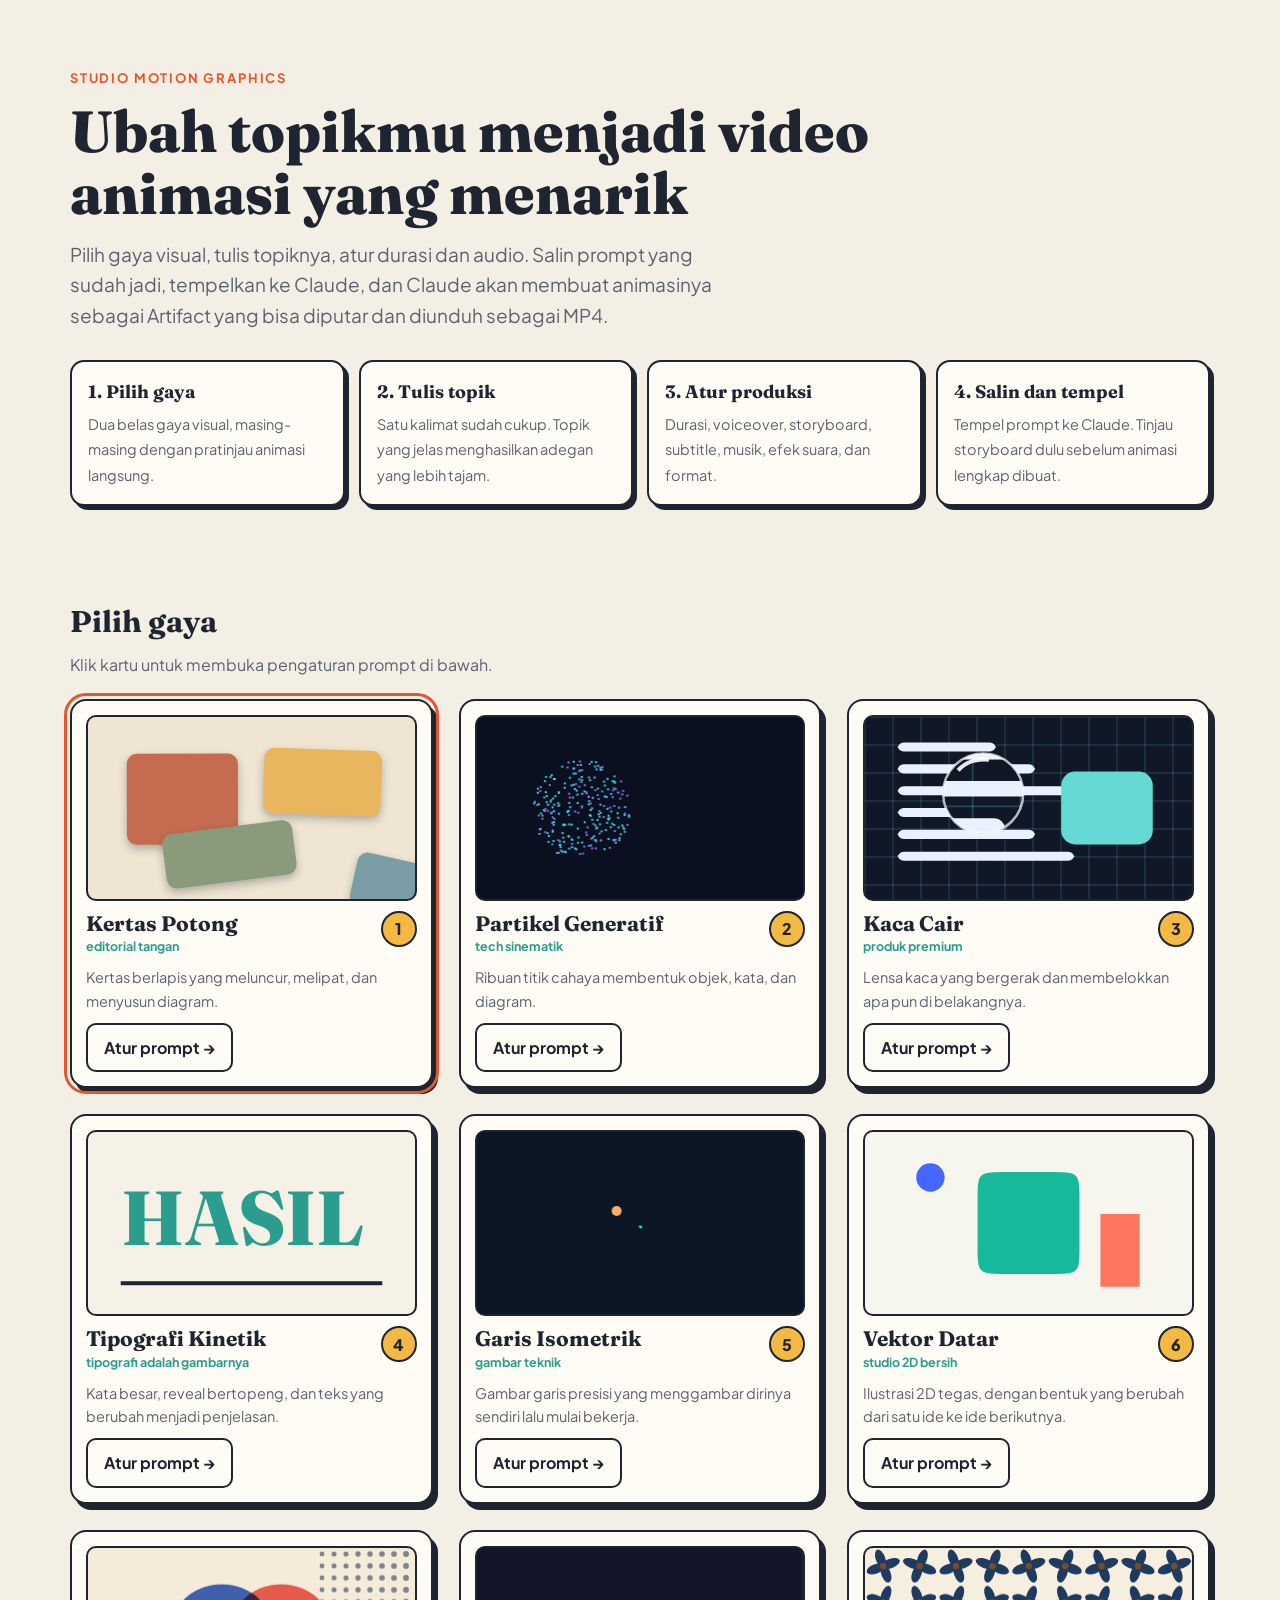
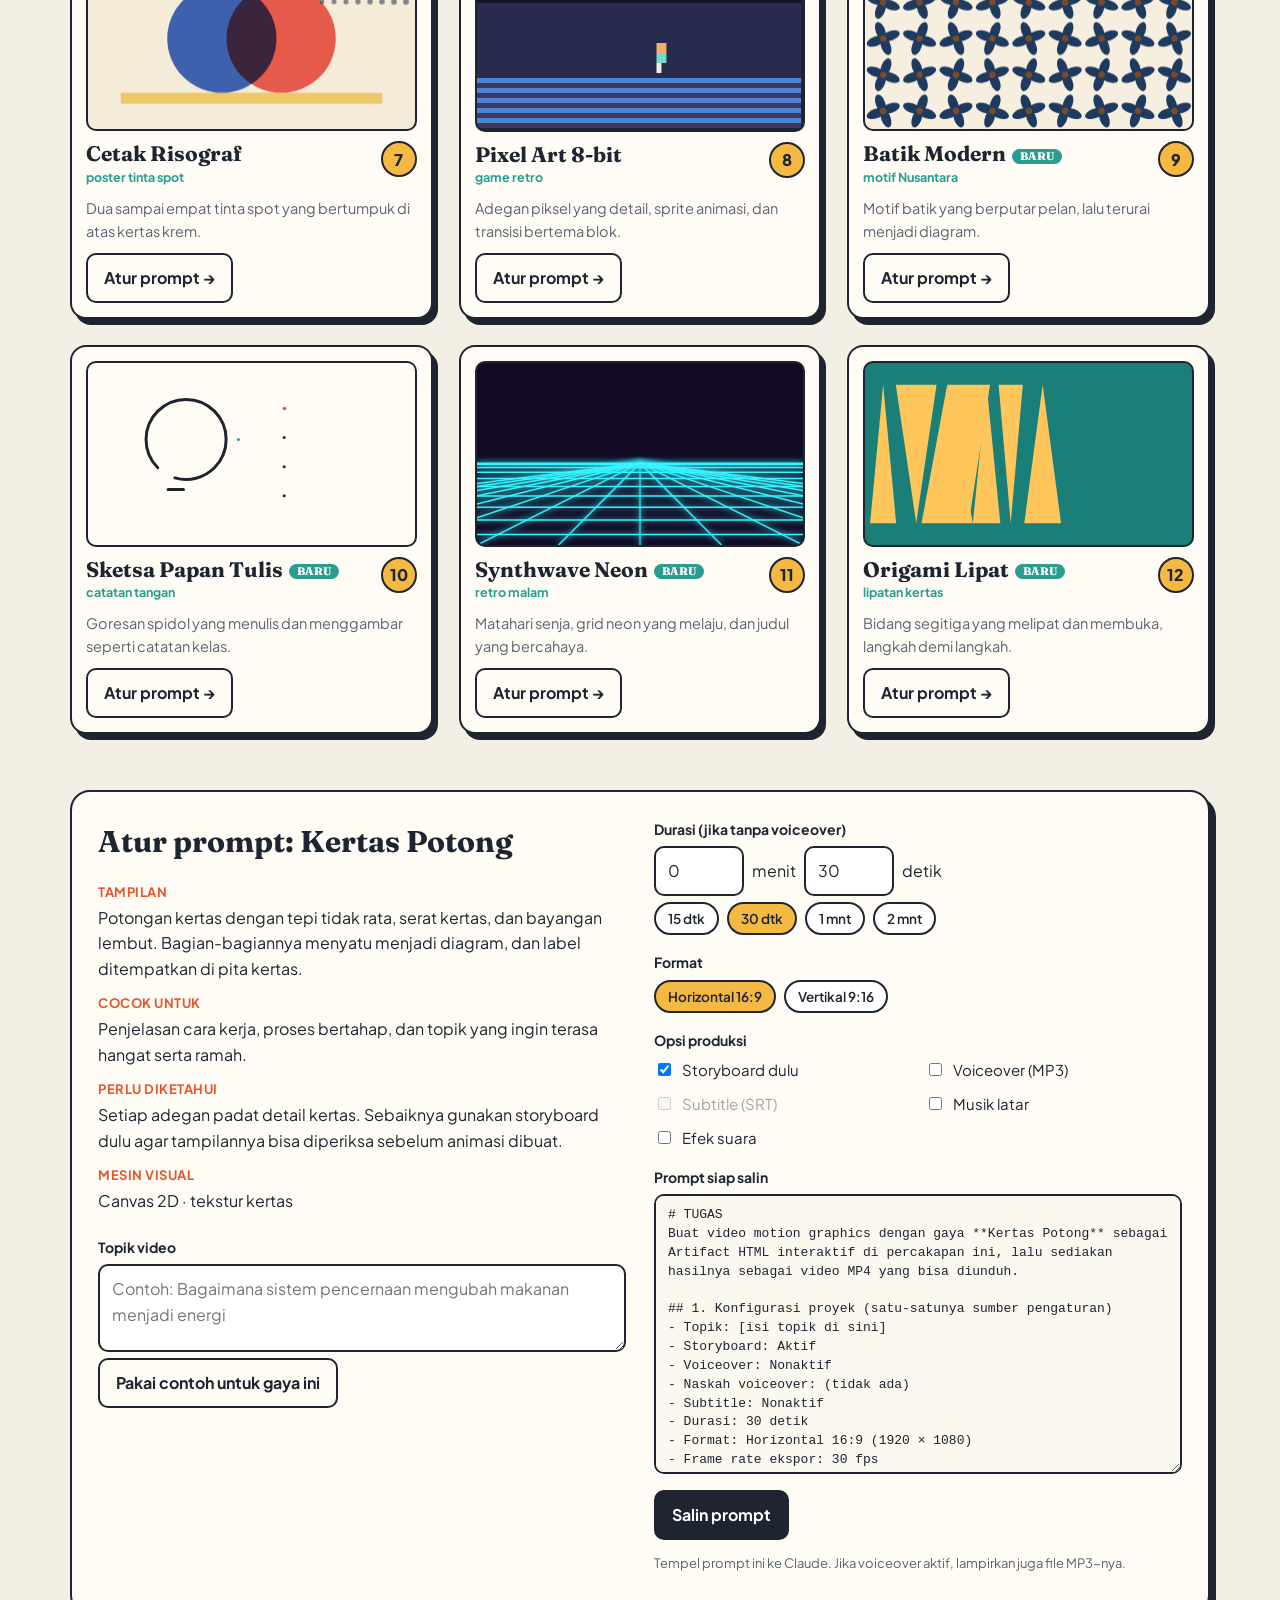
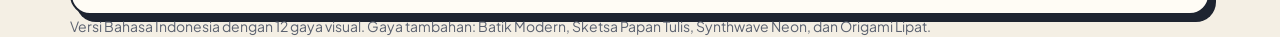
==== studio-motion/index.html @ 385a88b2 "Update the word 'Hello' to 'Goodbye'" ====
<!doctype html>
<html lang="id">
<head>
<meta charset="utf-8">
<meta name="viewport" content="width=device-width,initial-scale=1">
<title>Studio Motion Graphics: Bahasa Indonesia</title>
<link rel="preconnect" href="https://fonts.googleapis.com">
<link href="https://fonts.googleapis.com/css2?family=Fraunces:opsz,wght@9..144,600;9..144,800&family=Plus+Jakarta+Sans:wght@400;600;700&display=swap" rel="stylesheet">
<style>
:root{--bg:#F4EFE4;--paper:#FFFCF5;--ink:#1E2430;--mute:#5B6270;--acc:#E4572E;--teal:#2A9D8F;--gold:#F4B942}
*{box-sizing:border-box}
html{scroll-behavior:smooth}
body{margin:0;background:var(--bg);color:var(--ink);font-family:'Plus Jakarta Sans',system-ui,sans-serif;font-size:16px;line-height:1.6}
.wrap{max-width:1180px;margin:0 auto;padding:0 20px}
header.hero{padding:64px 0 36px}
.kicker{font-weight:700;letter-spacing:.14em;text-transform:uppercase;font-size:13px;color:var(--acc)}
h1{font-family:'Fraunces',Georgia,serif;font-size:clamp(34px,5vw,58px);line-height:1.08;margin:10px 0 14px;font-weight:800;max-width:820px}
.lead{font-size:19px;color:var(--mute);max-width:680px;margin:0}
.steps{display:grid;grid-template-columns:repeat(auto-fit,minmax(200px,1fr));gap:14px;margin:30px 0 0;padding:0;list-style:none}
.steps li{background:var(--paper);border:2px solid var(--ink);border-radius:14px;padding:16px;box-shadow:4px 4px 0 var(--ink)}
.steps b{display:block;font-family:'Fraunces',serif;font-size:18px;margin-bottom:4px}
.steps span{font-size:14.5px;color:var(--mute)}
h2{font-family:'Fraunces',serif;font-size:30px;margin:56px 0 6px}
.sub-h{color:var(--mute);margin:0 0 22px}
.gallery{display:grid;grid-template-columns:repeat(auto-fill,minmax(270px,1fr));gap:26px}
.card{background:var(--paper);border:2px solid var(--ink);border-radius:16px;padding:14px;box-shadow:5px 6px 0 var(--ink);display:flex;flex-direction:column;gap:10px;cursor:pointer;transition:transform .2s}
.card:hover{transform:translate(-2px,-3px)}
.card:focus-visible{outline:3px solid var(--teal);outline-offset:3px}
.card.on{outline:3px solid var(--acc);outline-offset:3px}
.card canvas{width:100%;aspect-ratio:16/9;border-radius:10px;border:2px solid var(--ink);background:#1d2230;display:block}
.card-head{display:flex;justify-content:space-between;align-items:flex-start;gap:8px}
.card h3{font-family:'Fraunces',serif;font-size:21px;margin:0;line-height:1.2}
.tag{font-size:12.5px;color:var(--teal);font-weight:700}
.card p{margin:0;font-size:14.5px;color:var(--mute);flex:1}
.num{flex:0 0 36px;height:36px;border-radius:50%;border:2px solid var(--ink);display:grid;place-items:center;font-weight:800;background:var(--gold)}
.new{display:inline-block;margin-left:6px;font-size:11px;font-weight:800;background:var(--teal);color:#fff;border-radius:999px;padding:1px 8px;vertical-align:middle}
button{font:inherit;cursor:pointer}
.btn{background:var(--ink);color:#fff;border:2px solid var(--ink);border-radius:10px;padding:10px 16px;font-weight:700}
.btn:hover{background:#333b4d}
.btn.ghost{background:transparent;color:var(--ink)}
.btn.ghost:hover{background:#ECE5D4}
.btn.ok{background:var(--teal);border-color:var(--teal)}
.builder{margin-top:56px;background:var(--paper);border:2px solid var(--ink);border-radius:20px;padding:26px;box-shadow:6px 7px 0 var(--ink);display:grid;grid-template-columns:1fr 1fr;gap:28px;scroll-margin-top:20px}
@media(max-width:820px){.builder{grid-template-columns:1fr}}
.field{display:flex;flex-direction:column;gap:6px;margin-bottom:16px}
.lbl{font-weight:700;font-size:14px}
textarea,input[type=number]{font:inherit;border:2px solid var(--ink);border-radius:10px;padding:10px 12px;background:#fff;color:var(--ink);width:100%}
input[type=number]{width:90px}
textarea{min-height:88px;resize:vertical}
textarea.out{min-height:280px;font-size:13px;font-family:ui-monospace,Menlo,Consolas,monospace;background:#FBF8F0;line-height:1.45}
.toggles{display:grid;grid-template-columns:1fr 1fr;gap:10px 14px}
.toggles label{display:flex;gap:8px;align-items:center;font-size:15px;cursor:pointer}
.toggles input:disabled + span{opacity:.4}
.row{display:flex;gap:8px;align-items:center;flex-wrap:wrap}
.chip{border:2px solid var(--ink);border-radius:999px;padding:4px 12px;background:#fff;font-size:13.5px;font-weight:600;color:var(--ink)}
.chip.on{background:var(--gold)}
.info dt{font-weight:700;margin-top:12px;font-size:13px;letter-spacing:.04em;text-transform:uppercase;color:var(--acc)}
.info dd{margin:2px 0 0}
.hint{font-size:13px;color:var(--mute)}
.err{color:#B3261E;font-size:13.5px;font-weight:700}
.hidden{display:none!important}
footer{padding:40px 0 60px;color:var(--mute);font-size:14px}
</style>
</head>
<body>
<div class="wrap">

<header class="hero">
  <span class="kicker">Studio Motion Graphics</span>
  <h1>Ubah topikmu menjadi video animasi yang menarik</h1>
  <p class="lead">Pilih gaya visual, tulis topiknya, atur durasi dan audio. Salin prompt yang sudah jadi, tempelkan ke Claude, dan Claude akan membuat animasinya sebagai Artifact yang bisa diputar dan diunduh sebagai MP4.</p>
  <ol class="steps">
    <li><b>1. Pilih gaya</b><span>Dua belas gaya visual, masing-masing dengan pratinjau animasi langsung.</span></li>
    <li><b>2. Tulis topik</b><span>Satu kalimat sudah cukup. Topik yang jelas menghasilkan adegan yang lebih tajam.</span></li>
    <li><b>3. Atur produksi</b><span>Durasi, voiceover, storyboard, subtitle, musik, efek suara, dan format.</span></li>
    <li><b>4. Salin dan tempel</b><span>Tempel prompt ke Claude. Tinjau storyboard dulu sebelum animasi lengkap dibuat.</span></li>
  </ol>
</header>

<h2>Pilih gaya</h2>
<p class="sub-h">Klik kartu untuk membuka pengaturan prompt di bawah.</p>
<section class="gallery" id="gallery" aria-label="Daftar gaya visual"></section>

<section class="builder" id="builder" aria-labelledby="bh">
  <div>
    <h2 id="bh" style="margin-top:0">Atur prompt: <span id="sname"></span></h2>
    <dl class="info">
      <dt>Tampilan</dt><dd id="looks"></dd>
      <dt>Cocok untuk</dt><dd id="best"></dd>
      <dt>Perlu diketahui</dt><dd id="know"></dd>
      <dt>Mesin visual</dt><dd id="engine"></dd>
    </dl>
    <div class="field" style="margin-top:22px">
      <label class="lbl" for="topic">Topik video</label>
      <textarea id="topic" placeholder="Contoh: Bagaimana sistem pencernaan mengubah makanan menjadi energi"></textarea>
      <span class="err hidden" id="terr">Tulis topik dulu. Satu kalimat sudah cukup.</span>
      <div class="row"><button class="btn ghost" id="ex" type="button">Pakai contoh untuk gaya ini</button></div>
    </div>
    <div class="field hidden" id="scriptWrap">
      <label class="lbl" for="script">Naskah voiceover <span class="hint">(opsional)</span></label>
      <textarea id="script" placeholder="Tempel naskah jika ada, agar animasi bisa disesuaikan dengan ucapan."></textarea>
    </div>
  </div>

  <div>
    <div class="field">
      <span class="lbl">Durasi (jika tanpa voiceover)</span>
      <div class="row">
        <input id="min" type="number" min="0" max="10" value="0" aria-label="Menit"> menit
        <input id="sec" type="number" min="0" max="59" value="30" aria-label="Detik"> detik
      </div>
      <div class="row">
        <button type="button" class="chip" data-p="15">15 dtk</button>
        <button type="button" class="chip" data-p="30">30 dtk</button>
        <button type="button" class="chip" data-p="60">1 mnt</button>
        <button type="button" class="chip" data-p="120">2 mnt</button>
      </div>
      <span class="err hidden" id="derr">Durasi harus antara 5 detik dan 10 menit.</span>
    </div>

    <div class="field">
      <span class="lbl">Format</span>
      <div class="row">
        <button type="button" class="chip on" data-f="h">Horizontal 16:9</button>
        <button type="button" class="chip" data-f="v">Vertikal 9:16</button>
      </div>
    </div>

    <div class="field">
      <span class="lbl">Opsi produksi</span>
      <div class="toggles">
        <label><input type="checkbox" id="sb" checked><span>Storyboard dulu</span></label>
        <label><input type="checkbox" id="vo"><span>Voiceover (MP3)</span></label>
        <label><input type="checkbox" id="sub"><span>Subtitle (SRT)</span></label>
        <label><input type="checkbox" id="music"><span>Musik latar</span></label>
        <label><input type="checkbox" id="sfx"><span>Efek suara</span></label>
      </div>
    </div>

    <div class="field">
      <label class="lbl" for="out">Prompt siap salin</label>
      <textarea class="out" id="out" readonly></textarea>
    </div>
    <div class="row">
      <button class="btn" id="copy" type="button">Salin prompt</button>
      <span class="hint" id="cstat"></span>
    </div>
    <p class="hint">Tempel prompt ini ke Claude. Jika voiceover aktif, lampirkan juga file MP3-nya.</p>
  </div>
</section>

</div>

<footer class="wrap">
  Versi Bahasa Indonesia dengan 12 gaya visual. Gaya tambahan: Batik Modern, Sketsa Papan Tulis, Synthwave Neon, dan Origami Lipat.
</footer>

<script>
const $ = id => document.getElementById(id);
const TAU = Math.PI * 2;
const clamp = x => Math.max(0, Math.min(1, x));
const eo = x => 1 - Math.pow(1 - clamp(x), 3);
const eio = x => { x = clamp(x); return x < .5 ? 4*x*x*x : 1 - Math.pow(-2*x + 2, 3) / 2; };
const lp = (a, b, k) => a + (b - a) * k;
const cyc = (t, d) => (t % d) / d;
const rnd = i => { const x = Math.sin(i * 127.1 + 311.7) * 43758.5453; return x - Math.floor(x); };
function fill(c, w, h, col) { c.fillStyle = col; c.fillRect(0, 0, w, h); }
function rr(c, x, y, w, h, r) {
  c.beginPath(); c.moveTo(x + r, y); c.arcTo(x + w, y, x + w, y + h, r);
  c.arcTo(x + w, y + h, x, y + h, r); c.arcTo(x, y + h, x, y, r); c.arcTo(x, y, x + w, y, r); c.closePath();
}

/* ---------- pratinjau: satu fungsi gambar per gaya ---------- */
function kertas(c, w, h, t) {
  fill(c, w, h, '#EFE5D2');
  const p = cyc(t, 5), cols = ['#C56B50', '#E8B65C', '#8A9B7C', '#7C9DA5'];
  const pcs = [[.12,.2,.34,.5],[.52,.14,.36,.36],[.3,.55,.4,.3],[.7,.56,.22,.3]];
  pcs.forEach((q, i) => {
    const e = eio(p * 1.6 - i * .18);
    c.save();
    c.translate(q[0]*w + (1-e) * (i % 2 ? w*.15 : -w*.15), q[1]*h + (1-e) * h*.2);
    c.rotate((1-e) * (i % 2 ? .25 : -.25));
    c.shadowColor = 'rgba(30,36,48,.3)'; c.shadowBlur = 8; c.shadowOffsetY = 4;
    c.fillStyle = cols[i]; rr(c, 0, 0, q[2]*w, q[3]*h, 10); c.fill();
    c.restore();
  });
}
function partikel(c, w, h, t) {
  fill(c, w, h, '#0B1020');
  const u = cyc(t, 4), ph = u < .5 ? eio(u * 2) : eio((1 - u) * 2);
  for (let i = 0; i < 260; i++) {
    const a = rnd(i) * TAU, rad = Math.sqrt(rnd(i + 999));
    const x1 = w*.3 + Math.cos(a) * rad * h*.28, y1 = h*.5 + Math.sin(a) * rad * h*.28;
    const k = i % 5, gx = w*.55 + k * w*.08 + rnd(i + 3) * w*.05;
    const gy = h*.85 - rnd(i + 7) * h * (.3 + .12 * k);
    c.fillStyle = i % 3 ? 'rgba(68,220,235,.9)' : 'rgba(155,120,255,.9)';
    c.fillRect(lp(x1, gx, ph), lp(y1, gy, ph), 2, 2);
  }
}
function baseKaca(c, w, h) {
  fill(c, w, h, '#101827');
  c.strokeStyle = 'rgba(101,217,211,.25)'; c.lineWidth = 1;
  for (let x = 0; x < w; x += 28) { c.beginPath(); c.moveTo(x, 0); c.lineTo(x, h); c.stroke(); }
  for (let y = 0; y < h; y += 28) { c.beginPath(); c.moveTo(0, y); c.lineTo(w, y); c.stroke(); }
  c.fillStyle = '#E9F1FF';
  for (let k = 0; k < 6; k++) { rr(c, w*.1, h*(.14 + k*.12), w*(.3 + (k%3)*.12), h*.05, 6); c.fill(); }
  c.fillStyle = '#65D9D3'; rr(c, w*.6, h*.3, w*.28, h*.4, 14); c.fill();
}
function kaca(c, w, h, t) {
  baseKaca(c, w, h);
  const cx = w*.5 + Math.cos(t*.9) * w*.22, cy = h*.5 + Math.sin(t*1.3) * h*.18, R = Math.min(w, h) * .22;
  c.save(); c.beginPath(); c.arc(cx, cy, R, 0, TAU); c.clip();
  c.translate(cx, cy); c.scale(1.7, 1.7); c.translate(-cx, -cy);
  baseKaca(c, w, h);
  c.restore();
  c.save();
  c.beginPath(); c.arc(cx, cy, R, 0, TAU); c.strokeStyle = 'rgba(255,255,255,.7)'; c.lineWidth = 2.5; c.stroke();
  c.beginPath(); c.arc(cx, cy, R - 6, -2.4, -1.4); c.strokeStyle = 'rgba(255,255,255,.9)'; c.lineWidth = 4; c.stroke();
  c.restore();
}
function tipografi(c, w, h, t) {
  fill(c, w, h, '#F6F1E7');
  const words = ['IDE', 'ALUR', 'HASIL'], col = ['#1E2430', '#E4572E', '#2A9D8F'];
  const i = Math.floor(t / 1.8) % 3, p = eio((t % 1.8) / 1.2);
  c.font = `800 ${h*.42}px Fraunces, Georgia, serif`; c.textBaseline = 'middle';
  c.fillStyle = col[i];
  c.save(); c.beginPath(); c.rect(0, 0, w*p, h); c.clip();
  c.fillText(words[i], w*.1, h*.5);
  c.restore();
  c.fillStyle = '#1E2430'; c.fillRect(w*.1, h*.82, w*.8*p, 4);
}
function isometrik(c, w, h, t) {
  fill(c, w, h, '#0C1726');
  const s = Math.min(w, h) * .16, ox = w*.5, oy = h*.52, cs = Math.cos(Math.PI/6), sn = Math.sin(Math.PI/6);
  const P = (x, y, z) => [ox + (x - y) * cs * s, oy + (x + y) * sn * s - z * s];
  const V = [[0,0,0],[1,0,0],[1,1,0],[0,1,0],[0,0,1],[1,0,1],[1,1,1],[0,1,1]];
  const E = [[0,1],[1,2],[2,3],[3,0],[4,5],[5,6],[6,7],[7,4],[0,4],[1,5],[2,6],[3,7]];
  const p = eio((t % 6) / 3), n = Math.floor(p * E.length), frac = p * E.length - n;
  c.lineWidth = 2.5; c.lineCap = 'round';
  E.forEach((e, i) => {
    if (i > n) return;
    const a = P(...V[e[0]]), b = P(...V[e[1]]), k = i < n ? 1 : frac;
    c.beginPath(); c.moveTo(a[0], a[1]); c.lineTo(lp(a[0], b[0], k), lp(a[1], b[1], k));
    c.strokeStyle = i % 4 === 0 ? '#38D8D2' : '#A8B8C6'; c.stroke();
  });
  const seg = ((t * .6) % 1) * 4, si = Math.floor(seg), sf = seg - si;
  const pts = [[0,0,1],[1,0,1],[1,1,1],[0,1,1],[0,0,1]], A = pts[si], B = pts[si + 1];
  const X = P(lp(A[0], B[0], sf), lp(A[1], B[1], sf), 1);
  c.fillStyle = '#FFAF65'; c.beginPath(); c.arc(X[0], X[1], 5, 0, TAU); c.fill();
}
function vektor(c, w, h, t) {
  fill(c, w, h, '#F6F5EE');
  const m = (1 - Math.cos(t * 1.3)) / 2, n = lp(2, 9, m), R = Math.min(w, h) * .28;
  c.beginPath();
  for (let i = 0; i <= 96; i++) {
    const a = i / 96 * TAU, cs = Math.cos(a), sn = Math.sin(a);
    const x = R * Math.sign(cs) * Math.pow(Math.abs(cs), 2/n), y = R * Math.sign(sn) * Math.pow(Math.abs(sn), 2/n);
    i ? c.lineTo(w*.5 + x, h*.5 + y) : c.moveTo(w*.5 + x, h*.5 + y);
  }
  c.closePath(); c.fillStyle = '#16B99A'; c.fill();
  c.fillStyle = '#4667FF'; c.beginPath(); c.arc(w*.2, h*.25, h*.06 * (1 + m*.3), 0, TAU); c.fill();
  c.fillStyle = '#FF765E'; c.fillRect(w*.72, h*.7 - m*h*.25, w*.12, h*.25 * (1 + m) * .8);
}
function riso(c, w, h, t) {
  fill(c, w, h, '#F4EBD8');
  c.globalCompositeOperation = 'multiply';
  const dx = Math.sin(t * 1.2) * w * .04;
  c.fillStyle = 'rgba(49,91,201,.92)'; c.beginPath(); c.arc(w*.42 + dx, h*.5, h*.3, 0, TAU); c.fill();
  c.fillStyle = 'rgba(239,81,70,.9)'; c.beginPath(); c.arc(w*.58 - dx, h*.5, h*.3, 0, TAU); c.fill();
  c.fillStyle = 'rgba(248,212,109,.9)'; c.fillRect(w*.1, h*.8, w*.8, h*.06);
  c.globalCompositeOperation = 'source-over';
  c.fillStyle = 'rgba(32,49,79,.55)';
  for (let y = 6; y < h*.3; y += 12) for (let x = 6; x < w; x += 12) {
    if (x > w*.7) { c.beginPath(); c.arc(x, y, 1 + 2*(x/w), 0, TAU); c.fill(); }
  }
}
function pixel(c, w, h, t) {
  const ps = Math.max(4, Math.round(h / 40)), cols = Math.floor(w / ps), rows = Math.floor(h / ps);
  const gy = Math.floor(rows * .7) - 1;
  for (let y = 0; y < rows; y++) for (let x = 0; x < cols; x++) {
    c.fillStyle = y < rows*.3 ? '#141528' : y < rows*.7 ? '#282B4D' : (y % 2 ? '#433762' : '#4A86D4');
    c.fillRect(x*ps, y*ps, ps, ps);
  }
  const steps = cols - 6, sx = Math.floor((t * 4) % steps) + 1, leg = Math.floor(t * 8) % 2;
  const px = (x, y, col) => { c.fillStyle = col; c.fillRect((sx + x) * ps, (gy - y) * ps, ps, ps); };
  [[0,4],[1,4],[0,5],[1,5]].forEach(([x,y]) => px(x, y, '#F5AE69'));
  [[0,2],[1,2],[0,3],[1,3]].forEach(([x,y]) => px(x, y, '#73D9C9'));
  [[leg ? 0 : 1, 0],[leg ? 0 : 1, 1]].forEach(([x,y]) => px(x, y, '#F2F0DA'));
}
function batik(c, w, h, t) {
  fill(c, w, h, '#F6EFE0');
  const s = Math.max(26, h * .2), ang = Math.sin(t * .8) * .35;
  for (let y = -s; y < h + s; y += s) for (let x = -s; x < w + s; x += s) {
    const par = (Math.round(x/s) + Math.round(y/s)) % 2 ? 1 : -1;
    c.save(); c.translate(x + s/2, y + s/2); c.rotate(ang * par);
    for (let k = 0; k < 4; k++) {
      c.save(); c.rotate(k * Math.PI / 2);
      c.fillStyle = '#1F3A5F'; c.beginPath(); c.ellipse(0, -s*.22, s*.13, s*.26, 0, 0, TAU); c.fill();
      c.restore();
    }
    c.fillStyle = '#7A4A2A'; c.beginPath(); c.arc(0, 0, s*.09, 0, TAU); c.fill();
    c.restore();
  }
}
function sketsa(c, w, h, t) {
  fill(c, w, h, '#FFFCF5');
  const p = cyc(t, 7);
  c.lineWidth = 3; c.lineCap = 'round'; c.lineJoin = 'round'; c.strokeStyle = '#1E2430';
  const bx = w*.3, by = h*.42, br = h*.22;
  c.beginPath(); c.arc(bx, by, br, Math.PI*.75, Math.PI*.75 + eio(p * 2.2) * TAU * .92); c.stroke();
  const pl = eio((p - .35) * 2.5);
  c.beginPath(); c.moveTo(bx - br*.45, by + br + 10); c.lineTo(lp(bx - br*.45, bx + br*.45, pl), by + br + 10); c.stroke();
  for (let k = 0; k < 4; k++) {
    const pk = eio((p - .5 - k*.1) * 3), yy = h * (.25 + k*.16);
    c.strokeStyle = k === 0 ? '#E4572E' : '#1E2430';
    c.beginPath(); c.moveTo(w*.6, yy); c.lineTo(lp(w*.6, w*.9, pk), yy); c.stroke();
  }
  const pa = eio((p - .8) * 5);
  c.strokeStyle = '#2A9D8F';
  c.beginPath(); c.moveTo(w*.46, by); c.lineTo(lp(w*.46, w*.52, pa), by); c.stroke();
}
function synth(c, w, h, t) {
  const hz = h * .55;
  const g = c.createLinearGradient(0, 0, 0, hz); g.addColorStop(0, '#2B0B3F'); g.addColorStop(1, '#FF5E8A');
  c.fillStyle = g; c.fillRect(0, 0, w, hz);
  c.save(); c.beginPath(); c.arc(w*.5, hz, h*.26, Math.PI, 0); c.clip();
  const sg = c.createLinearGradient(0, hz - h*.26, 0, hz); sg.addColorStop(0, '#FFD166'); sg.addColorStop(1, '#FF5E8A');
  c.fillStyle = sg; c.fillRect(w*.2, hz - h*.3, w*.6, h*.3);
  c.fillStyle = '#2B0B3F';
  for (let i = 0; i < 4; i++) c.fillRect(0, hz - h*.12 + i*h*.04, w, h*.01 + i*h*.005);
  c.restore();
  fill(c, w, h, '#120A24'); c.fillStyle = '#120A24'; c.fillRect(0, hz, w, h - hz);
  c.strokeStyle = '#39F3FF'; c.lineWidth = 1.5; c.shadowColor = '#39F3FF'; c.shadowBlur = 6;
  for (let i = 0; i < 10; i++) {
    const z = (i + (t * .8) % 1) / 10, y = hz + (h - hz) * z * z;
    c.beginPath(); c.moveTo(0, y); c.lineTo(w, y); c.stroke();
  }
  for (let i = -8; i <= 8; i++) { c.beginPath(); c.moveTo(w*.5, hz); c.lineTo(w*.5 + i*w*.25, h); c.stroke(); }
  c.shadowBlur = 0;
}
function origami(c, w, h, t) {
  fill(c, w, h, '#1B7F79');
  const n = 7, tw = w / n * 1.1, hh = h * .38;
  for (let i = 0; i < n; i++) {
    const sc = Math.cos(Math.sin(t * 1.4 + i * .6) * 1.1);
    c.save(); c.translate(i * tw * .5 + tw * .1, h * .5); c.scale(sc, 1);
    c.fillStyle = sc > 0 ? '#FFC65C' : '#F47E74';
    c.beginPath();
    if (i % 2) { c.moveTo(0, -hh); c.lineTo(tw, -hh); c.lineTo(tw/2, hh); }
    else { c.moveTo(0, hh); c.lineTo(tw, hh); c.lineTo(tw/2, -hh); }
    c.closePath(); c.fill(); c.restore();
  }
}

/* ---------- data gaya ---------- */
const STYLES = [
  { name:'Kertas Potong', sub:'editorial tangan', engine:'Canvas 2D · tekstur kertas', draw:kertas,
    teaser:'Kertas berlapis yang meluncur, melipat, dan menyusun diagram.',
    looks:'Potongan kertas dengan tepi tidak rata, serat kertas, dan bayangan lembut. Bagian-bagiannya menyatu menjadi diagram, dan label ditempatkan di pita kertas.',
    best:'Penjelasan cara kerja, proses bertahap, dan topik yang ingin terasa hangat serta ramah.',
    know:'Setiap adegan padat detail kertas. Sebaiknya gunakan storyboard dulu agar tampilannya bisa diperiksa sebelum animasi dibuat.',
    ex:'Jelaskan bagaimana tanaman mengubah cahaya matahari, air, dan karbon dioksida menjadi energi, serta mengapa proses ini penting bagi makhluk hidup lain.',
    brief:'Gaya kolase kertas buatan tangan dengan lapisan krem, terakota, mustard, sage, dan biru abu. Setiap bagian punya tepi tidak rata, bayangan lembut, dan bergerak dengan sedikit gerakan stop-motion.' },
  { name:'Partikel Generatif', sub:'tech sinematik', engine:'Point cloud · shader', draw:partikel,
    teaser:'Ribuan titik cahaya membentuk objek, kata, dan diagram.',
    looks:'Latar navy gelap. Partikel berkumpul menjadi bentuk, mengalir di antara bagian diagram, lalu terurai dan menyusun ulang untuk ide berikutnya. Label tetap tajam.',
    best:'Perbandingan produk, peluncuran aplikasi, dan topik AI serta perangkat lunak.',
    know:'Jika topik menyebut produk nyata, Claude diminta memakai logo resminya. Jika logo tidak bisa diambil, akan disediakan tombol unggah, bukan gambar palsu.',
    ex:'Bandingkan dua aplikasi pengelola keuangan pribadi: fitur utama, cara mencatat pengeluaran, dan pertimbangan memilih yang sesuai kebutuhan.',
    brief:'Latar navy gelap. Partikel cyan dan violet berkumpul menjadi bentuk, mengalir di antara bagian diagram, lalu menyusun ulang untuk ide berikutnya. Label dibuat tajam dan mudah dibaca.' },
  { name:'Kaca Cair', sub:'produk premium', engine:'Shader refraksi WebGL', draw:kaca,
    teaser:'Lensa kaca yang bergerak dan membelokkan apa pun di belakangnya.',
    looks:'Bentuk kaca transparan bergerak di atas antarmuka gelap. Lensa memperbesar dan membelokkan isi di bawahnya, menyatu dan berpisah, dengan kilau di tepinya.',
    best:'Walkthrough aplikasi, alur SaaS, dan apa pun yang memiliki antarmuka untuk ditunjukkan.',
    know:'Ini gaya paling berat untuk dirender. Ekspor di Chrome pada komputer yang cukup cepat agar MP4 berjalan lancar.',
    ex:'Tunjukkan alur pembuatan formulir pendaftaran online: dari desain, pengisian data, validasi, sampai data tersimpan dan notifikasi terkirim.',
    brief:'Kaca transparan yang membelokkan latar bergaris dan kartu antarmuka. Gunakan pantulan tepi, dispersi warna tipis, serta kaca yang menyatu dan berpisah. Teks tetap tajam di atas kaca.' },
  { name:'Tipografi Kinetik', sub:'tipografi adalah gambarnya', engine:'Canvas 2D · mesin teks', draw:tipografi,
    teaser:'Kata besar, reveal bertopeng, dan teks yang berubah menjadi penjelasan.',
    looks:'Kata-kata besar terpotong di tepi bingkai. Baris muncul lewat topeng, lalu tersusun ulang menjadi daftar, perbandingan, atau diagram.',
    best:'Tips, kerangka kerja, perbandingan sebelum dan sesudah, serta hook konten.',
    know:'Kata-kata membawa ceritanya. Batasi topik pada satu ide utama dan jaga narasi tetap ringkas agar teks di layar mudah dibaca.',
    ex:'Jelaskan mengapa prompt yang samar sering menghasilkan jawaban generik, dan bagaimana memperbaikinya dengan tujuan, konteks, batasan, serta contoh.',
    brief:'Tipografi besar yang terpotong di tepi bingkai. Kata muncul lewat topeng lalu tersusun ulang menjadi daftar, perbandingan, atau diagram. Palet tinta gelap, off-white, dan dua aksen cerah.' },
  { name:'Garis Isometrik', sub:'gambar teknik', engine:'Ortografik · geometri garis', draw:isometrik,
    teaser:'Gambar garis presisi yang menggambar dirinya sendiri lalu mulai bekerja.',
    looks:'Bangunan, mesin, dan rute isometrik menggambar diri garis demi garis di atas kanvas gelap. Lalu bagian-bagiannya bergerak: paket berjalan di jalurnya dan kendaraan melaju.',
    best:'Sistem, pipeline, logistik, arsitektur, dan apa pun yang memiliki alur fisik.',
    know:'Topik abstrak tetap bisa, tetapi Claude akan mengubahnya menjadi struktur dan jalur. Semakin fisik prosesnya, semakin bagus hasilnya.',
    ex:'Jelaskan perjalanan pesanan online dari checkout sampai diterima: pembayaran disetujui, stok dialokasikan, barang dikemas, dikirim kurir, dan status pelacakan diperbarui.',
    brief:'Ilustrasi isometrik di latar gelap. Garis menggambar dirinya sendiri, lalu bagian-bagian bergerak. Paket atau kendaraan berjalan di sepanjang jalur. Garis tipis untuk detail dan garis tebal untuk siluet.' },
  { name:'Vektor Datar', sub:'studio 2D bersih', engine:'Path SVG · morphing bentuk', draw:vektor,
    teaser:'Ilustrasi 2D tegas, dengan bentuk yang berubah dari satu ide ke ide berikutnya.',
    looks:'Warna solid, bentuk tegas, dan morph yang halus. Objek punya potongan detail, kabel atau panah menunjukkan aliran, dan callout bernomor memandu langkah demi langkah.',
    best:'Sains, energi, kesehatan, dan topik sehari-hari yang menjelaskan cara kerja sesuatu.',
    know:'Ini pilihan paling aman untuk hampir semua topik. Jika belum yakin gaya apa yang cocok, mulai dari sini.',
    ex:'Jelaskan bagaimana panel surya mengubah cahaya matahari menjadi listrik untuk rumah, termasuk peran inverter dan baterai.',
    brief:'Warna solid, bentuk tegas, dan morph halus antarbentuk. Potongan detail di dalam objek, kabel dan panah yang menunjukkan aliran, serta callout bernomor untuk langkah-langkah.' },
  { name:'Cetak Risograf', sub:'poster tinta spot', engine:'Multiply · pola halftone', draw:riso,
    teaser:'Dua sampai empat tinta spot yang bertumpuk di atas kertas krem.',
    looks:'Bentuk-bentuk tinta biru, merah, dan kuning bertumpuk seperti poster cetak. Ada offset registrasi kecil dan titik-titik halftone di sudut.',
    best:'Konten edukasi dengan karakter poster, komunitas, kampanye, dan topik budaya.',
    know:'Efek cetak dibangun dari lapisan tinta terpisah, bukan filter grain. Hasilnya lebih kaya, tetapi rendering-nya lebih berat.',
    ex:'Ceritakan sejarah singkat batik sebagai teknik pewarnaan rintang, dari proses pembuatannya sampai tantangan pelestariannya hari ini.',
    brief:'Kertas krem dengan tinta biru kobalt, vermilion, dan kuning. Setiap pelat tinta punya offset registrasi kecil dan pola halftone sendiri. Tinta yang bertumpuk membentuk warna gelap.' },
  { name:'Pixel Art 8-bit', sub:'game retro', engine:'Canvas 2D · grid piksel', draw:pixel,
    teaser:'Adegan piksel yang detail, sprite animasi, dan transisi bertema blok.',
    looks:'Lanskap piksel dengan sprite yang berjalan melewati tiap tahap penjelasan. Transisi memakai blok yang menyusun dan membongkar adegan.',
    best:'Edukasi yang ramah anak muda, konten bertema gim, sejarah, dan proses bertahap.',
    know:'Piksel dipakai untuk menjelaskan, bukan hanya dekorasi. Hindari HUD atau skor palsu jika topiknya tidak berkaitan dengan gim.',
    ex:'Jelaskan siklus air di alam: penguapan, kondensasi, presipitasi, dan infiltrasi, dengan sprite yang melewati setiap tahap.',
    brief:'Piksel digambar dengan sengaja pada grid resolusi rendah dengan palet terbatas. Sprite bergerak dengan pose kunci dan timing yang jelas. Transisi memakai blok piksel.' },
  { name:'Batik Modern', sub:'motif Nusantara', engine:'Canvas 2D · pola geometris', draw:batik, isNew:true,
    teaser:'Motif batik yang berputar pelan, lalu terurai menjadi diagram.',
    looks:'Latar krem dengan motif geometris indigo dan soga. Motif berputar perlahan dan saling bertumpuk, lalu membuka ruang untuk diagram proses.',
    best:'Budaya, seni, sejarah Indonesia, pariwisata, dan konten UMKM kreatif.',
    know:'Gunakan motif sebagai bingkai atau transisi, bukan dekorasi acak. Pastikan makna motif sesuai dengan konteks topik.',
    ex:'Jelaskan proses membuat batik tulis dari pola, pemberian malam, pewarnaan, hingga pelorodan, dan mengapa setiap tahap membutuhkan waktu.',
    brief:'Latar krem dengan motif geometris indigo dan soga yang berputar pelan dan saling bertumpuk. Diagram proses muncul dari pola, lalu motif kembali sebagai penutup.' },
  { name:'Sketsa Papan Tulis', sub:'catatan tangan', engine:'Canvas 2D · goresan spidol', draw:sketsa, isNew:true,
    teaser:'Goresan spidol yang menulis dan menggambar seperti catatan kelas.',
    looks:'Kertas putih gading dengan goresan hitam dan satu warna aksen yang ditarik dari kiri ke kanan. Ikon sederhana seperti bola lampu dan panah menunjukkan ide.',
    best:'Materi kelas, ringkasan buku, cara belajar, dan konten edukasi yang ringan.',
    know:'Sangat cocok untuk durasi pendek dengan banyak poin. Teks dibuat sebagai goresan tangan, bukan dengan font.',
    ex:'Rangkum prinsip belajar aktif, yaitu latihan mengingat kembali, jarak antar sesi belajar, dan umpan balik, lengkap dengan contoh penerapannya di kelas.',
    brief:'Latar kertas putih gading dengan goresan hitam dan satu warna aksen. Goresan ditarik dari kiri ke kanan. Ikon sederhana seperti bola lampu, panah, dan tanda centang menunjukkan ide.' },
  { name:'Synthwave Neon', sub:'retro malam', engine:'Canvas 2D · grid perspektif', draw:synth, isNew:true,
    teaser:'Matahari senja, grid neon yang melaju, dan judul yang bercahaya.',
    looks:'Gradien langit ungu ke merah muda, matahari bergaris, dan grid cyan dengan perspektif yang terus bergerak ke arah penonton.',
    best:'Konten teknologi, musik, peluncuran produk, dan topik gaya hidup malam.',
    know:'Glow dan warna terang harus dijaga agar teks tetap terbaca. Gunakan secukupnya dan batasi aksen warna.',
    ex:'Bandingkan dua jenis baterai kendaraan listrik dari sisi kepadatan energi, umur pakai, dan biaya, dengan grafik yang bergerak.',
    brief:'Gradien langit ungu ke merah muda, matahari bergaris, dan grid cyan dengan perspektif yang bergerak. Glow lembut pada garis dan teks, dengan warna dibatasi pada tiga aksen.' },
  { name:'Origami Lipat', sub:'lipatan kertas', engine:'Canvas 2D · transformasi skala', draw:origami, isNew:true,
    teaser:'Bidang segitiga yang melipat dan membuka, langkah demi langkah.',
    looks:'Latar teal dengan segitiga kuning dan oranye yang melipat secara bergelombang. Setiap lipatan menandai tahap baru dalam proses.',
    best:'Panduan langkah, perbandingan, cerita proses, dan konten edukatif untuk anak-anak.',
    know:'Cocok untuk urutan langkah. Pastikan setiap lipatan punya makna, misalnya perpindahan dari satu tahap ke tahap berikutnya.',
    ex:'Jelaskan langkah menanam bibit sayur di pot: menyiapkan media, menanam, menyiram, dan memantau pertumbuhan pada minggu pertama.',
    brief:'Latar teal dengan segitiga kuning dan oranye yang melipat secara bergelombang. Setiap lipatan menandai tahap baru, dan label ditempatkan di bidang yang sedang terbuka.' }
];

/* ---------- galeri ---------- */
const gal = $('gallery');
STYLES.forEach((s, i) => {
  gal.insertAdjacentHTML('beforeend', `
    <article class="card" data-i="${i}" tabindex="0" role="button" aria-label="Pilih gaya ${s.name}">
      <canvas aria-hidden="true"></canvas>
      <div class="card-head">
        <div><h3>${s.name}${s.isNew ? '<span class="new">BARU</span>' : ''}</h3><div class="tag">${s.sub}</div></div>
        <span class="num">${i + 1}</span>
      </div>
      <p>${s.teaser}</p>
      <span class="btn ghost" style="align-self:flex-start">Atur prompt →</span>
    </article>`);
});
const cards = [...gal.querySelectorAll('canvas')].map((cv, i) => ({ cv, ctx: cv.getContext('2d'), draw: STYLES[i].draw, i }));
const dpr = Math.min(2, window.devicePixelRatio || 1);
function paint(t) {
  cards.forEach(({ cv, ctx, draw, i }) => {
    const w = cv.clientWidth, h = cv.clientHeight;
    if (!w) return;
    const W = Math.round(w * dpr), H = Math.round(h * dpr);
    if (cv.width !== W || cv.height !== H) { cv.width = W; cv.height = H; }
    ctx.setTransform(dpr, 0, 0, dpr, 0, 0);
    draw(ctx, w, h, t + i * .9);
  });
}
const reduce = matchMedia('(prefers-reduced-motion: reduce)').matches;
const t0 = performance.now();
function loop(now) { paint((now - t0) / 1000); requestAnimationFrame(loop); }
if (reduce) paint(2); else requestAnimationFrame(loop);

/* ---------- pembuat prompt ---------- */
const S = { idx: 0, topic: '', min: 0, sec: 30, vo: false, sb: true, sub: false, music: false, sfx: false, vert: false, script: '' };
const fmtDur = sec => { const m = Math.floor(sec / 60), s = sec % 60; return [m ? m + ' menit' : '', s ? s + ' detik' : ''].filter(Boolean).join(' ') || '0 detik'; };
const clampN = (v, a, b) => Math.max(a, Math.min(b, Math.floor(+v || 0)));

function buildPrompt() {
  const s = STYLES[S.idx], vo = S.vo, tot = S.min * 60 + S.sec;
  const topic = S.topic.trim() || '[isi topik di sini]';
  const script = S.script.trim().replace(/\s+/g, ' ').replace(/"/g, "'");
  const dur = vo ? 'Mengikuti durasi file voiceover yang dilampirkan' : fmtDur(tot);
  return `# TUGAS
Buat video motion graphics dengan gaya **${s.name}** sebagai Artifact HTML interaktif di percakapan ini, lalu sediakan hasilnya sebagai video MP4 yang bisa diunduh.

## 1. Konfigurasi proyek (satu-satunya sumber pengaturan)
- Topik: ${topic}
- Storyboard: ${S.sb ? 'Aktif' : 'Nonaktif'}
- Voiceover: ${vo ? 'Aktif, file MP3 dilampirkan' : 'Nonaktif'}
- Naskah voiceover: ${vo && script ? '"' + script + '"' : '(tidak ada)'}
- Subtitle: ${vo && S.sub ? 'Aktif, buat SRT dan tampilkan di layar' : 'Nonaktif'}
- Durasi: ${dur}
- Format: ${S.vert ? 'Vertikal 9:16 (1080 × 1920)' : 'Horizontal 16:9 (1920 × 1080)'}
- Frame rate ekspor: 30 fps
- Efek suara: ${S.sfx ? 'Aktif' : 'Nonaktif'}
- Musik latar: ${S.music ? 'Aktif' : 'Nonaktif'}
- Format file akhir: MP4

## 2. Karakter gaya
${s.brief}

## 3. Alur kerja
${S.sb
  ? '- Tahap 1: buat tabel adegan (waktu, informasi yang diajarkan, komposisi, gerakan, transisi, teks di layar, dan suara), lalu buat pratinjau visual yang benar-benar dirender dengan JavaScript. Berhenti dan tunggu jawaban "APPROVED" sebelum membuat animasi lengkap.'
  : '- Storyboard dilewati. Langsung buat animasi lengkap tanpa menunggu persetujuan.'}
- Setiap adegan harus mengajarkan sesuatu yang spesifik dan berguna tentang topik. Hindari sekadar menampilkan judul atau kata kunci.
- Jangan mengarang statistik, angka, spesifikasi, atau klaim. Jika data diperlukan, gunakan sumber terpercaya atau tandai sebagai ilustrasi.
- Jika topik menyebut merek atau produk nyata, gunakan logo resmi dan jangan menggambar ulang logo dari ingatan. Jika logo tidak bisa diambil, sediakan tombol unggah.
- ${vo ? 'Gunakan durasi audio voiceover sebagai acuan waktu utama. Jangan memotong atau mempercepat audio.' : 'Gunakan durasi yang ditentukan di atas. Jangan membuat narasi suara.'}
- Semua yang terlihat harus berada di dalam canvas yang direkam, bukan di overlay HTML yang hilang saat ekspor.

## 4. Pemutar
Tombol putar dan jeda, ulang, timeline yang bisa digeser, waktu saat ini dan total, serta tombol Unduh Video.${vo ? ' Tambahkan tombol unggah MP3 jika file tidak bisa diakses.' : ''}${vo && S.sub ? ' Sediakan unduhan SRT.' : ''}

## 5. Ekspor
Rekam canvas beserta semua audio yang aktif. Pastikan file benar-benar berformat MP4 (H.264 dan AAC jika didukung). Jika browser atau Artifact membatasi, jelaskan kendalanya secara singkat dan sediakan versi HTML mandiri. Jangan pernah mengganti nama file WebM menjadi .mp4.

Mulai dari Tahap 1 sekarang.`;
}

function selectStyle(i, scroll) {
  S.idx = i;
  const s = STYLES[i];
  $('sname').textContent = s.name;
  $('looks').textContent = s.looks;
  $('best').textContent = s.best;
  $('know').textContent = s.know;
  $('engine').textContent = s.engine;
  document.querySelectorAll('.card').forEach((el, k) => el.classList.toggle('on', k === i));
  update();
  if (scroll !== false) $('builder').scrollIntoView({ behavior: 'smooth', block: 'start' });
}

function update() {
  const tot = S.min * 60 + S.sec;
  $('scriptWrap').classList.toggle('hidden', !S.vo);
  $('sub').disabled = !S.vo;
  $('derr').classList.toggle('hidden', S.vo || (tot >= 5 && tot <= 600));
  document.querySelectorAll('[data-p]').forEach(b => b.classList.toggle('on', +b.dataset.p === tot));
  document.querySelectorAll('[data-f]').forEach(b => b.classList.toggle('on', (b.dataset.f === 'v') === S.vert));
  if (document.activeElement !== $('min')) $('min').value = S.min;
  if (document.activeElement !== $('sec')) $('sec').value = S.sec;
  $('out').value = buildPrompt();
}

async function copyPrompt() {
  const tot = S.min * 60 + S.sec;
  if (!S.topic.trim()) { $('terr').classList.remove('hidden'); $('topic').focus(); return; }
  if (!S.vo && (tot < 5 || tot > 600)) { $('derr').classList.remove('hidden'); $('min').focus(); return; }
  const text = buildPrompt();
  let ok = false;
  try { await navigator.clipboard.writeText(text); ok = true; }
  catch (e) {
    const ta = $('out'); ta.removeAttribute('readonly'); ta.focus(); ta.select();
    try { ok = document.execCommand('copy'); } catch (_) {}
    ta.setAttribute('readonly', '');
  }
  const b = $('copy');
  b.textContent = ok ? 'Tersalin ✓' : 'Gagal, salin manual';
  b.classList.toggle('ok', ok);
  $('cstat').textContent = ok ? '' : 'Pilih teks di kotak lalu tekan Ctrl+C.';
  setTimeout(() => { b.textContent = 'Salin prompt'; b.classList.remove('ok'); }, 1800);
}

gal.addEventListener('click', e => { const c = e.target.closest('.card'); if (c) selectStyle(+c.dataset.i); });
gal.addEventListener('keydown', e => {
  if ((e.key === 'Enter' || e.key === ' ') && e.target.classList.contains('card')) { e.preventDefault(); selectStyle(+e.target.dataset.i); }
});
$('topic').addEventListener('input', e => { S.topic = e.target.value; if (S.topic.trim()) $('terr').classList.add('hidden'); update(); });
$('script').addEventListener('input', e => { S.script = e.target.value; update(); });
$('min').addEventListener('input', e => { S.min = clampN(e.target.value, 0, 10); update(); });
$('sec').addEventListener('input', e => { S.sec = clampN(e.target.value, 0, 59); update(); });
[['sb', 'sb'], ['vo', 'vo'], ['sub', 'sub'], ['music', 'music'], ['sfx', 'sfx']].forEach(([id, k]) =>
  $(id).addEventListener('change', e => { S[k] = e.target.checked; update(); }));
document.querySelectorAll('[data-f]').forEach(b => b.addEventListener('click', () => { S.vert = b.dataset.f === 'v'; update(); }));
document.querySelectorAll('[data-p]').forEach(b => b.addEventListener('click', () => { const v = +b.dataset.p; S.min = Math.floor(v / 60); S.sec = v % 60; update(); }));
$('ex').addEventListener('click', () => { const s = STYLES[S.idx]; S.topic = s.ex; $('topic').value = s.ex; $('terr').classList.add('hidden'); update(); });
$('copy').addEventListener('click', copyPrompt);

selectStyle(0, false);
</script>
<script type="module" src="https://static.cloudflareinsights.com/beacon.min.js/vce701823e78c4301a35b7e07294d87301792088814092" integrity="sha512-UKNk8GbxkABxKcXYuLkO16EleLGUkcvJWtpSNmExE0Too3ZaFAxTscNWEc1OdAv5/BikHawapSCaiD2XCmp+Bw==" data-cf-beacon='{"version":"2024.11.0","token":"dc035d1dafe443d792cebe7e471273f7","r":1,"spa":2}' crossorigin="anonymous"></script>
</body>
</html>
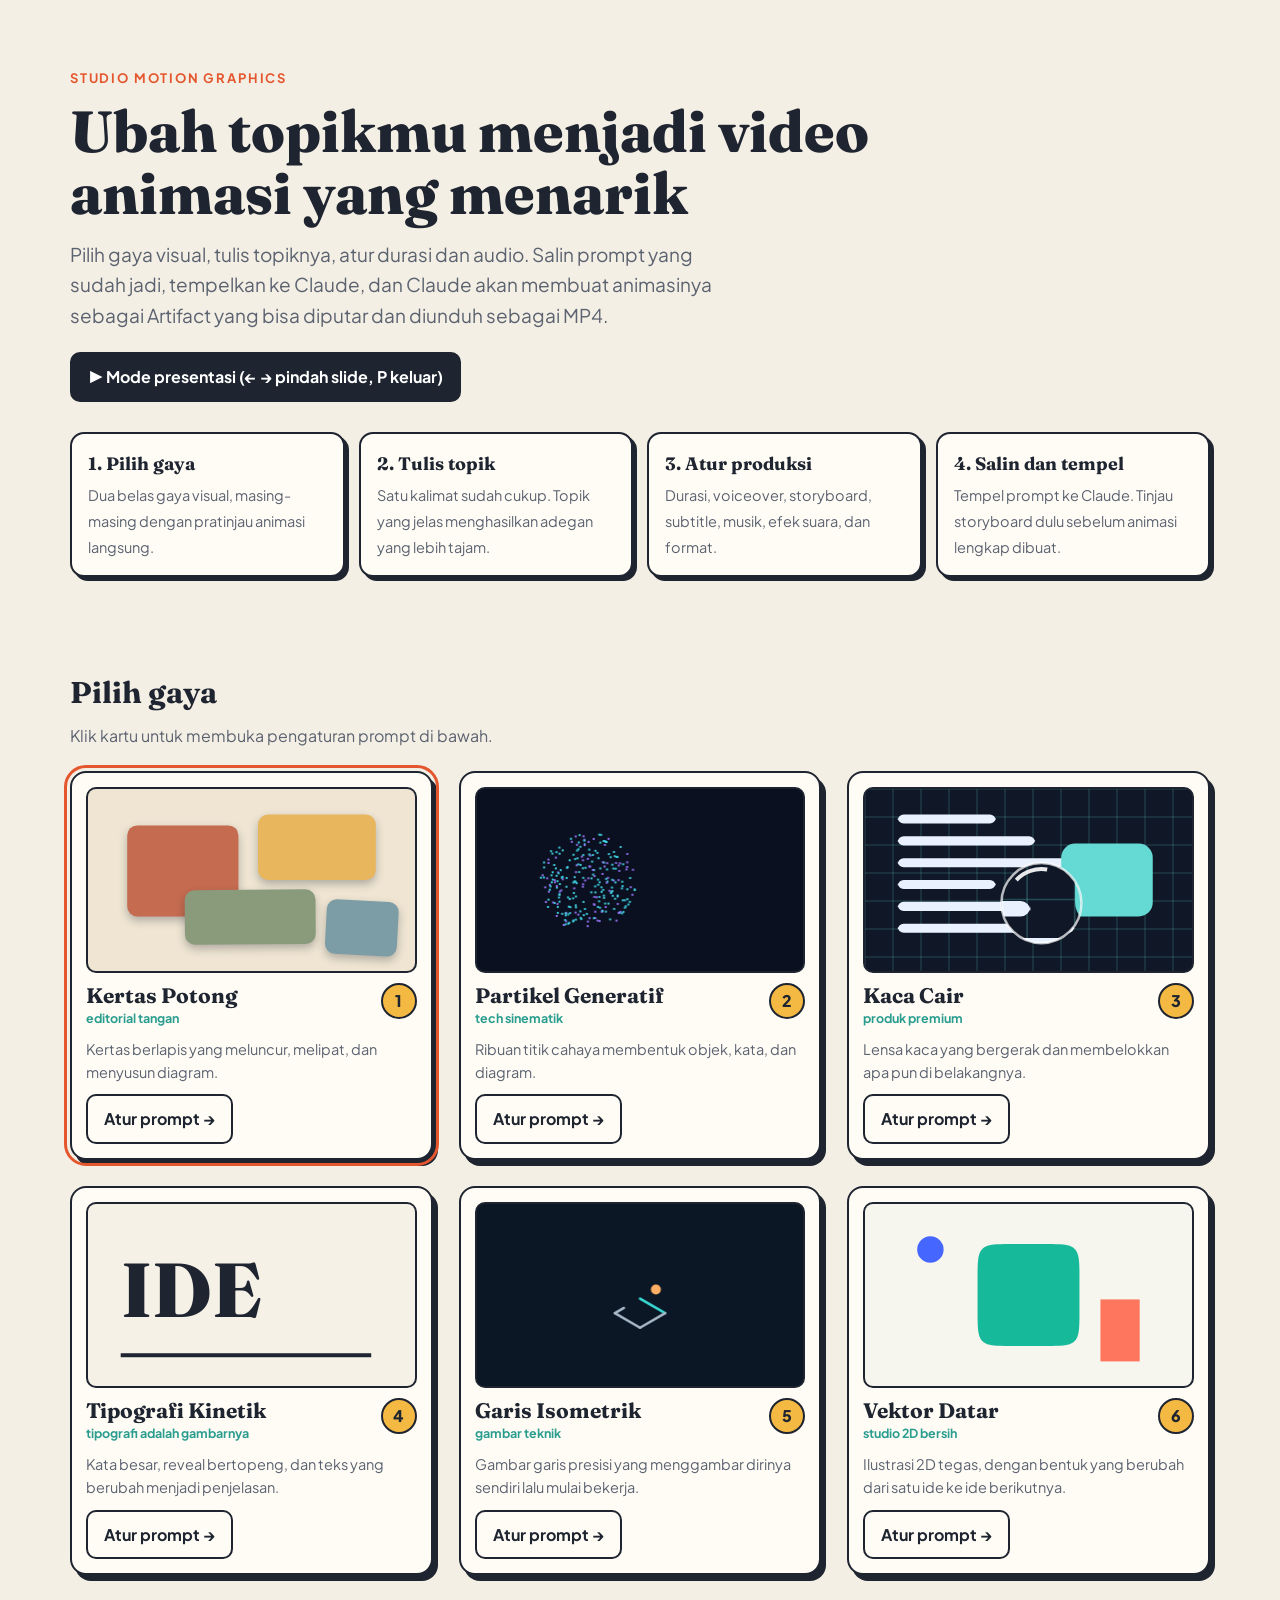
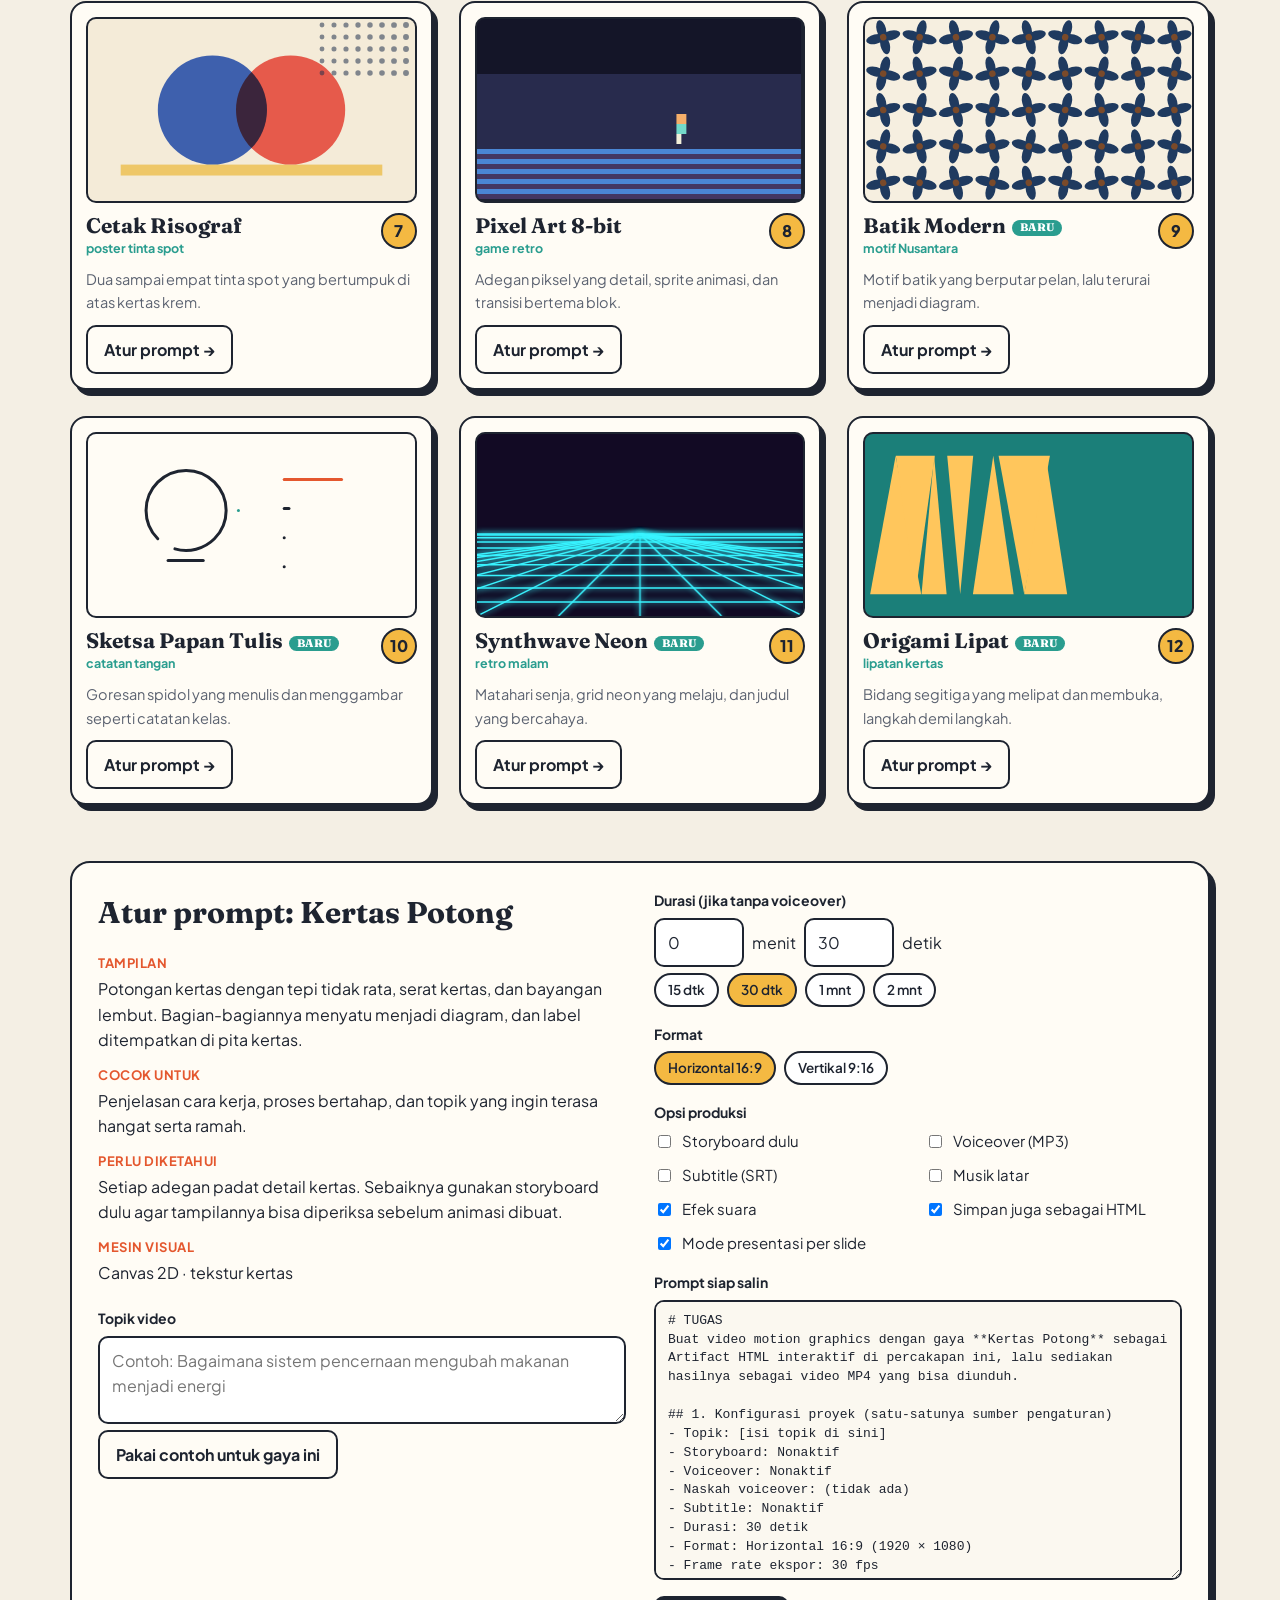
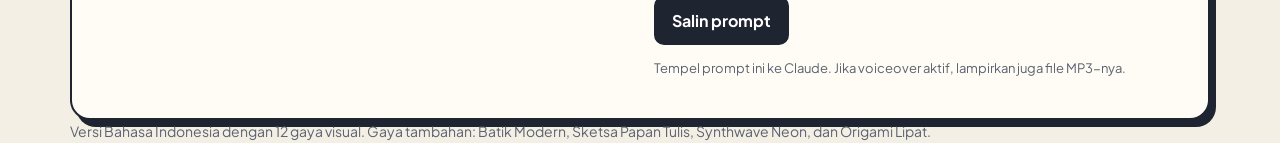
==== commit 8fe8b82c: "Update index.html" ====
--- a/studio-motion/index.html
+++ b/studio-motion/index.html
@@ -60,6 +60,10 @@
 .err{color:#B3261E;font-size:13.5px;font-weight:700}
 .hidden{display:none!important}
 footer{padding:40px 0 60px;color:var(--mute);font-size:14px}
+body.presenting{background:#000}
+body.presenting .wrap{display:none!important}
+#stage{position:fixed;inset:0;background:#000;display:grid;place-items:center;z-index:100}
+#stage canvas{width:min(100vw,177.78vh);height:min(100vh,56.25vw);display:block}
 </style>
 </head>
 <body>
@@ -69,6 +73,7 @@
   <span class="kicker">Studio Motion Graphics</span>
   <h1>Ubah topikmu menjadi video animasi yang menarik</h1>
   <p class="lead">Pilih gaya visual, tulis topiknya, atur durasi dan audio. Salin prompt yang sudah jadi, tempelkan ke Claude, dan Claude akan membuat animasinya sebagai Artifact yang bisa diputar dan diunduh sebagai MP4.</p>
+  <div class="row" style="margin-top:22px"><button class="btn" id="present" type="button">▶ Mode presentasi (← → pindah slide, P keluar)</button></div>
   <ol class="steps">
     <li><b>1. Pilih gaya</b><span>Dua belas gaya visual, masing-masing dengan pratinjau animasi langsung.</span></li>
     <li><b>2. Tulis topik</b><span>Satu kalimat sudah cukup. Topik yang jelas menghasilkan adegan yang lebih tajam.</span></li>
@@ -129,11 +134,13 @@
     <div class="field">
       <span class="lbl">Opsi produksi</span>
       <div class="toggles">
-        <label><input type="checkbox" id="sb" checked><span>Storyboard dulu</span></label>
+        <label><input type="checkbox" id="sb"><span>Storyboard dulu</span></label>
         <label><input type="checkbox" id="vo"><span>Voiceover (MP3)</span></label>
         <label><input type="checkbox" id="sub"><span>Subtitle (SRT)</span></label>
         <label><input type="checkbox" id="music"><span>Musik latar</span></label>
-        <label><input type="checkbox" id="sfx"><span>Efek suara</span></label>
+        <label><input type="checkbox" id="sfx" checked><span>Efek suara</span></label>
+        <label><input type="checkbox" id="html" checked><span>Simpan juga sebagai HTML</span></label>
+        <label><input type="checkbox" id="slides" checked><span>Mode presentasi per slide</span></label>
       </div>
     </div>
 
@@ -154,6 +161,8 @@
 <footer class="wrap">
   Versi Bahasa Indonesia dengan 12 gaya visual. Gaya tambahan: Batik Modern, Sketsa Papan Tulis, Synthwave Neon, dan Origami Lipat.
 </footer>
+
+<div id="stage" class="hidden" aria-label="Tayangan presentasi"><canvas id="stageCv"></canvas></div>
 
 <script>
 const $ = id => document.getElementById(id);
@@ -468,11 +477,16 @@
 }
 const reduce = matchMedia('(prefers-reduced-motion: reduce)').matches;
 const t0 = performance.now();
-function loop(now) { paint((now - t0) / 1000); requestAnimationFrame(loop); }
-if (reduce) paint(2); else requestAnimationFrame(loop);
+function loop(now) {
+  if (!reduce) paint((now - t0) / 1000);
+  if (presenting) drawStage(now);
+  requestAnimationFrame(loop);
+}
+requestAnimationFrame(loop);
+if (reduce) paint(2);
 
 /* ---------- pembuat prompt ---------- */
-const S = { idx: 0, topic: '', min: 0, sec: 30, vo: false, sb: true, sub: false, music: false, sfx: false, vert: false, script: '' };
+const S = { idx: 0, topic: '', min: 0, sec: 30, vo: false, sb: false, sub: false, music: false, sfx: true, html: true, slides: true, vert: false, script: '' };
 const fmtDur = sec => { const m = Math.floor(sec / 60), s = sec % 60; return [m ? m + ' menit' : '', s ? s + ' detik' : ''].filter(Boolean).join(' ') || '0 detik'; };
 const clampN = (v, a, b) => Math.max(a, Math.min(b, Math.floor(+v || 0)));
 
@@ -489,13 +503,15 @@
 - Storyboard: ${S.sb ? 'Aktif' : 'Nonaktif'}
 - Voiceover: ${vo ? 'Aktif, file MP3 dilampirkan' : 'Nonaktif'}
 - Naskah voiceover: ${vo && script ? '"' + script + '"' : '(tidak ada)'}
-- Subtitle: ${vo && S.sub ? 'Aktif, buat SRT dan tampilkan di layar' : 'Nonaktif'}
+- Subtitle: ${S.sub ? (vo ? 'Aktif, buat SRT yang selaras dengan voiceover dan tampilkan di layar' : 'Aktif, buat SRT berisi keterangan waktu dari penjelasan di layar tanpa mengarang ucapan') : 'Nonaktif'}
 - Durasi: ${dur}
 - Format: ${S.vert ? 'Vertikal 9:16 (1080 × 1920)' : 'Horizontal 16:9 (1920 × 1080)'}
 - Frame rate ekspor: 30 fps
 - Efek suara: ${S.sfx ? 'Aktif' : 'Nonaktif'}
 - Musik latar: ${S.music ? 'Aktif' : 'Nonaktif'}
-- Format file akhir: MP4
+- Simpan sebagai HTML mandiri: ${S.html ? 'Aktif' : 'Nonaktif'}
+- Mode presentasi per slide: ${S.slides ? 'Aktif' : 'Nonaktif'}
+- Format file akhir: MP4${S.html ? ' dan HTML mandiri' : ''}
 
 ## 2. Karakter gaya
 ${s.brief}
@@ -511,10 +527,20 @@
 - Semua yang terlihat harus berada di dalam canvas yang direkam, bukan di overlay HTML yang hilang saat ekspor.
 
 ## 4. Pemutar
-Tombol putar dan jeda, ulang, timeline yang bisa digeser, waktu saat ini dan total, serta tombol Unduh Video.${vo ? ' Tambahkan tombol unggah MP3 jika file tidak bisa diakses.' : ''}${vo && S.sub ? ' Sediakan unduhan SRT.' : ''}
-
-## 5. Ekspor
-Rekam canvas beserta semua audio yang aktif. Pastikan file benar-benar berformat MP4 (H.264 dan AAC jika didukung). Jika browser atau Artifact membatasi, jelaskan kendalanya secara singkat dan sediakan versi HTML mandiri. Jangan pernah mengganti nama file WebM menjadi .mp4.
+Tombol putar dan jeda, ulang, timeline yang bisa digeser, waktu saat ini dan total, serta tombol Unduh Video.${vo ? ' Tambahkan tombol unggah MP3 jika file tidak bisa diakses.' : ''}${S.sub ? ' Sediakan unduhan SRT.' : ''}
+
+${S.slides ? `## 4a. Mode presentasi per slide
+- Bagi animasi menjadi slide berurutan. Setiap slide adalah satu adegan atau satu rangkaian beat utama, dan total durasi seluruh slide sama dengan runtime proyek.
+- Panah kanan: jika animasi slide saat ini belum selesai, selesaikan dulu. Jika sudah selesai, lanjut ke slide berikutnya.
+- Panah kiri: kembali ke slide sebelumnya dan putar ulang slide tersebut dari awal.
+- Tombol Home dan End: ke slide pertama dan terakhir. Spasi juga berfungsi sebagai maju. Klik mouse tidak mengubah slide.
+- Dengan voiceover: tentukan batas waktu setiap slide dari audio, memakai transkrip atau SRT jika tersedia. Jika tidak tersedia, bagi rata dan tandai sebagai estimasi.
+- Di luar mode presentasi: tampilkan menu, indikator "slide X dari Y", tombol sebelumnya dan berikutnya, serta pemutar.
+- Mode presentasi: tekan P (atau F) untuk masuk ke layar penuh. Pada mode ini SEMUA menu, tombol, timeline, judul kontrol, dan indikator disembunyikan, sehingga yang tampil hanya tayangan. Tekan P atau Esc untuk keluar.
+- Ekspor MP4 dan HTML tetap merekam seluruh slide secara berurutan dari awal sampai akhir.
+
+` : ''}## 5. Ekspor
+Rekam canvas beserta semua audio yang aktif. Pastikan file benar-benar berformat MP4 (H.264 dan AAC jika didukung). Jika browser atau Artifact membatasi, jelaskan kendalanya secara singkat. Jangan pernah mengganti nama file WebM menjadi .mp4.${S.html ? '\n\nSelain MP4, simpan animasi sebagai satu file HTML mandiri: semua CSS, JavaScript, font, dan aset tertanam dalam satu file tanpa dependensi server atau proses build, sehingga bisa dibuka langsung di browser. Sediakan tombol Unduh HTML dan pastikan file tersebut memutar animasi yang sama dengan pratinjau.' : ''}
 
 Mulai dari Tahap 1 sekarang.`;
 }
@@ -535,7 +561,7 @@
 function update() {
   const tot = S.min * 60 + S.sec;
   $('scriptWrap').classList.toggle('hidden', !S.vo);
-  $('sub').disabled = !S.vo;
+  $('sub').disabled = false;
   $('derr').classList.toggle('hidden', S.vo || (tot >= 5 && tot <= 600));
   document.querySelectorAll('[data-p]').forEach(b => b.classList.toggle('on', +b.dataset.p === tot));
   document.querySelectorAll('[data-f]').forEach(b => b.classList.toggle('on', (b.dataset.f === 'v') === S.vert));
@@ -571,13 +597,56 @@
 $('script').addEventListener('input', e => { S.script = e.target.value; update(); });
 $('min').addEventListener('input', e => { S.min = clampN(e.target.value, 0, 10); update(); });
 $('sec').addEventListener('input', e => { S.sec = clampN(e.target.value, 0, 59); update(); });
-[['sb', 'sb'], ['vo', 'vo'], ['sub', 'sub'], ['music', 'music'], ['sfx', 'sfx']].forEach(([id, k]) =>
+[['sb', 'sb'], ['vo', 'vo'], ['sub', 'sub'], ['music', 'music'], ['sfx', 'sfx'], ['html', 'html'], ['slides', 'slides']].forEach(([id, k]) =>
   $(id).addEventListener('change', e => { S[k] = e.target.checked; update(); }));
 document.querySelectorAll('[data-f]').forEach(b => b.addEventListener('click', () => { S.vert = b.dataset.f === 'v'; update(); }));
 document.querySelectorAll('[data-p]').forEach(b => b.addEventListener('click', () => { const v = +b.dataset.p; S.min = Math.floor(v / 60); S.sec = v % 60; update(); }));
 $('ex').addEventListener('click', () => { const s = STYLES[S.idx]; S.topic = s.ex; $('topic').value = s.ex; $('terr').classList.add('hidden'); update(); });
 $('copy').addEventListener('click', copyPrompt);
 
+/* ---------- mode presentasi di aplikasi ---------- */
+let presenting = false, pIdx = 0, pT0 = 0;
+const stage = $('stage'), stageCv = $('stageCv'), sctx = stageCv.getContext('2d');
+function requestFS() { const el = document.documentElement; if (el.requestFullscreen) el.requestFullscreen().catch(() => {}); }
+function startPresent() {
+  presenting = true; pIdx = 0; pT0 = performance.now();
+  document.body.classList.add('presenting'); stage.classList.remove('hidden'); requestFS();
+}
+function stopPresent() {
+  presenting = false;
+  document.body.classList.remove('presenting'); stage.classList.add('hidden');
+  if (document.fullscreenElement) document.exitFullscreen().catch(() => {});
+}
+function goSlide(n) { if (n < 0 || n >= STYLES.length) return; pIdx = n; pT0 = performance.now(); }
+function drawStage(now) {
+  const w = stageCv.clientWidth, h = stageCv.clientHeight;
+  if (!w) return;
+  const W = Math.round(w * dpr), H = Math.round(h * dpr);
+  if (stageCv.width !== W || stageCv.height !== H) { stageCv.width = W; stageCv.height = H; }
+  sctx.setTransform(dpr, 0, 0, dpr, 0, 0);
+  STYLES[pIdx].draw(sctx, w, h, (now - pT0) / 1000);
+}
+document.addEventListener('fullscreenchange', () => { if (!document.fullscreenElement && presenting) stopPresent(); });
+document.addEventListener('keydown', e => {
+  if (presenting) {
+    if (e.key === 'ArrowRight' || e.key === ' ') { e.preventDefault(); goSlide(pIdx + 1); }
+    else if (e.key === 'ArrowLeft') { e.preventDefault(); goSlide(pIdx - 1); }
+    else if (e.key === 'Home') goSlide(0);
+    else if (e.key === 'End') goSlide(STYLES.length - 1);
+    else if (e.key === 'Escape' || e.key === 'p' || e.key === 'P') stopPresent();
+    return;
+  }
+  if ((e.key === 'p' || e.key === 'P') && !/INPUT|TEXTAREA/.test(document.activeElement.tagName)) startPresent();
+});
+$('present').addEventListener('click', startPresent);
+
+/* sinkronkan checkbox dengan nilai default S (mencegah status lama dari browser) */
+function syncChecks() {
+  ['sb', 'vo', 'sub', 'music', 'sfx', 'html', 'slides'].forEach(k => { $(k).checked = !!S[k]; });
+  $('sub').disabled = false;
+}
+syncChecks();
+
 selectStyle(0, false);
 </script>
 <script type="module" src="https://static.cloudflareinsights.com/beacon.min.js/vce701823e78c4301a35b7e07294d87301792088814092" integrity="sha512-UKNk8GbxkABxKcXYuLkO16EleLGUkcvJWtpSNmExE0Too3ZaFAxTscNWEc1OdAv5/BikHawapSCaiD2XCmp+Bw==" data-cf-beacon='{"version":"2024.11.0","token":"dc035d1dafe443d792cebe7e471273f7","r":1,"spa":2}' crossorigin="anonymous"></script>
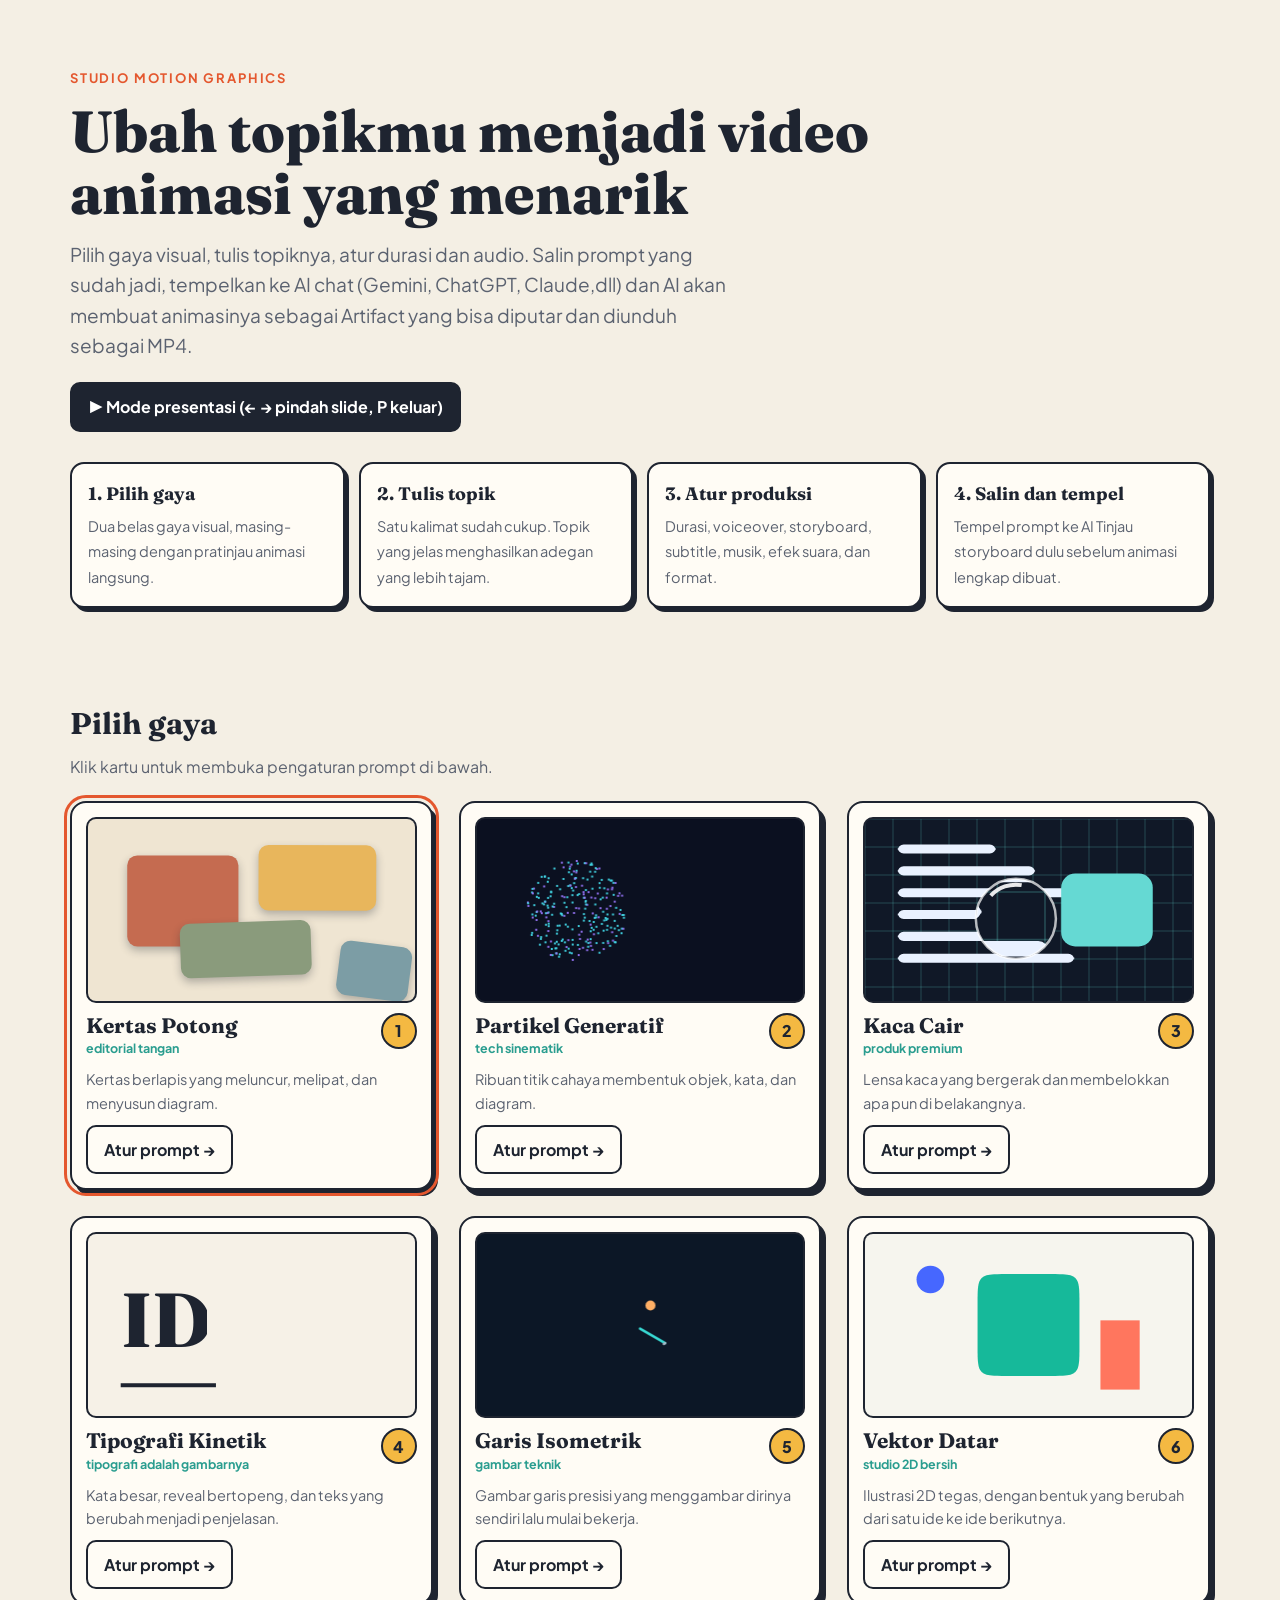
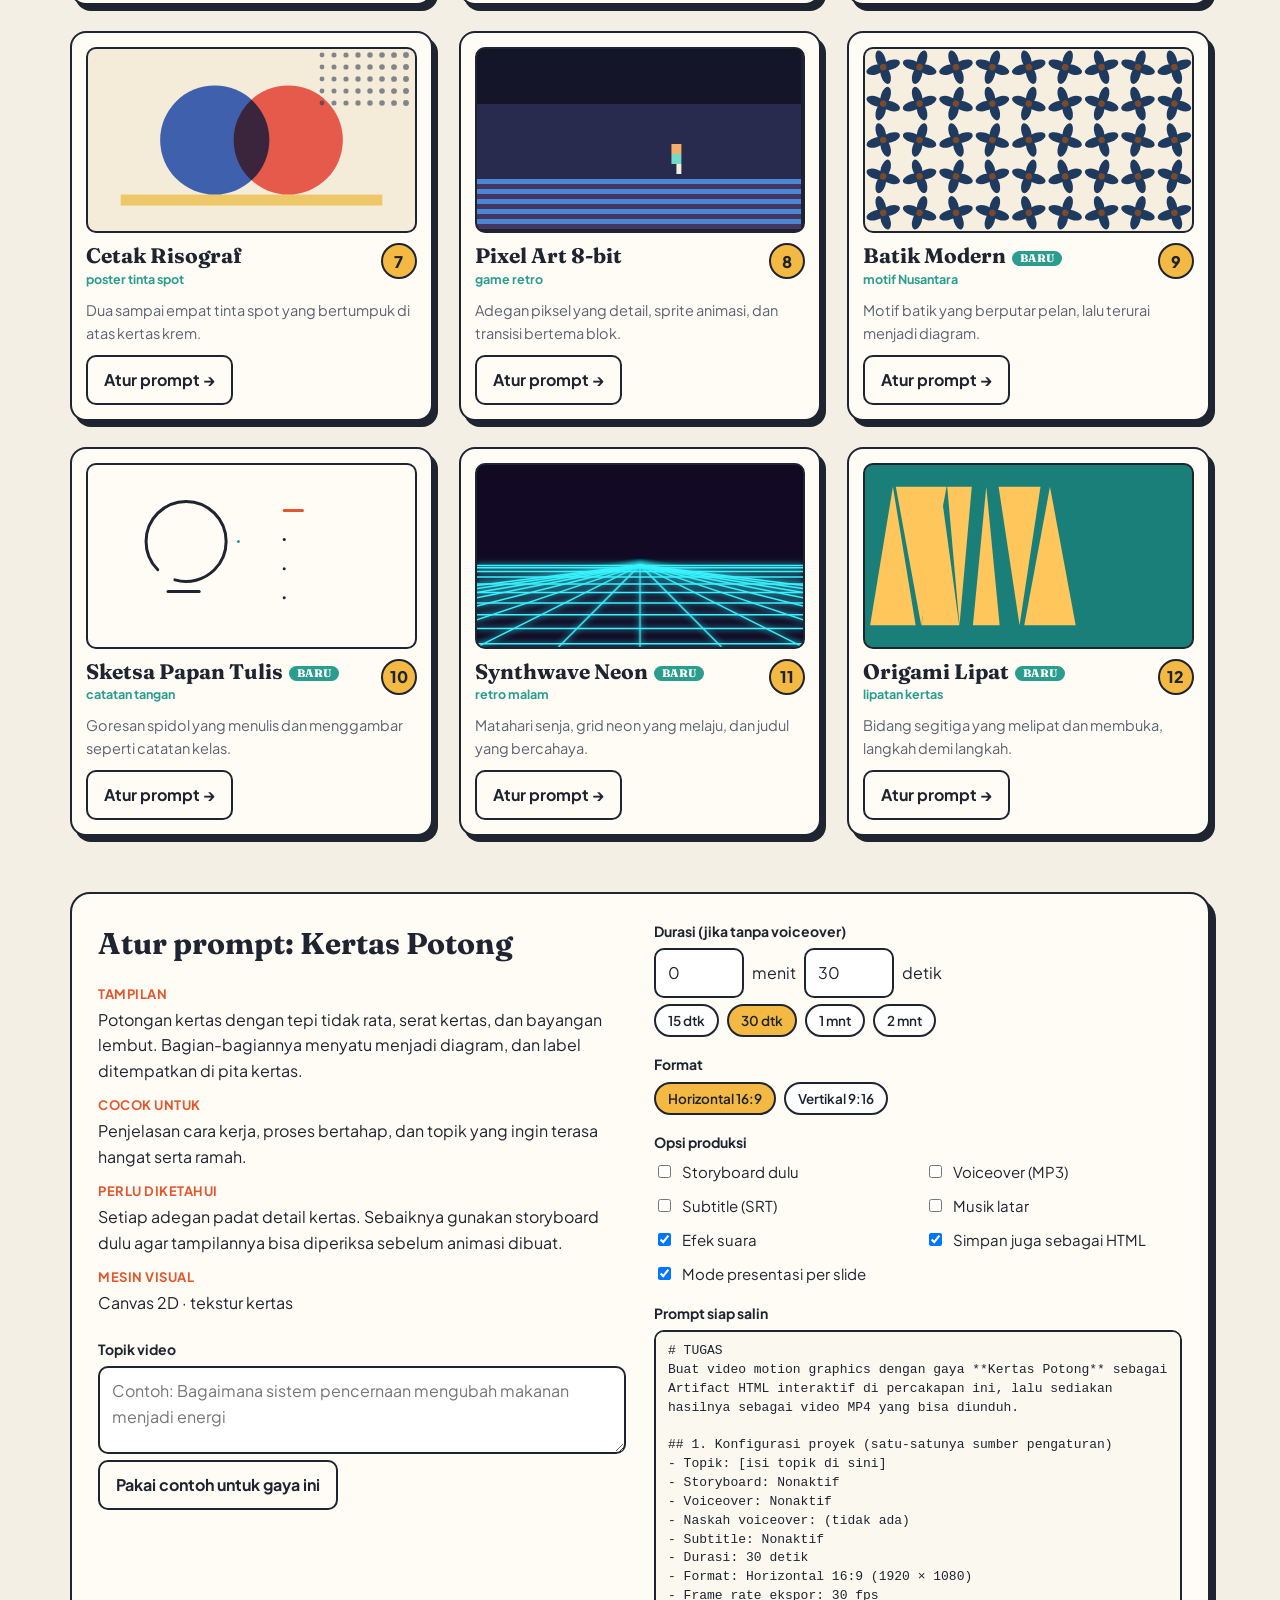
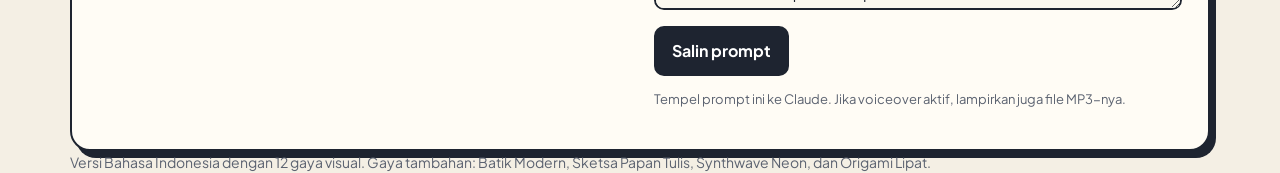
==== commit f2418c0f: "Update index.html" ====
--- a/studio-motion/index.html
+++ b/studio-motion/index.html
@@ -3,7 +3,7 @@
 <head>
 <meta charset="utf-8">
 <meta name="viewport" content="width=device-width,initial-scale=1">
-<title>Studio Motion Graphics: Bahasa Indonesia</title>
+<title>Studio Motion Graphics</title>
 <link rel="preconnect" href="https://fonts.googleapis.com">
 <link href="https://fonts.googleapis.com/css2?family=Fraunces:opsz,wght@9..144,600;9..144,800&family=Plus+Jakarta+Sans:wght@400;600;700&display=swap" rel="stylesheet">
 <style>
@@ -72,13 +72,13 @@
 <header class="hero">
   <span class="kicker">Studio Motion Graphics</span>
   <h1>Ubah topikmu menjadi video animasi yang menarik</h1>
-  <p class="lead">Pilih gaya visual, tulis topiknya, atur durasi dan audio. Salin prompt yang sudah jadi, tempelkan ke Claude, dan Claude akan membuat animasinya sebagai Artifact yang bisa diputar dan diunduh sebagai MP4.</p>
+  <p class="lead">Pilih gaya visual, tulis topiknya, atur durasi dan audio. Salin prompt yang sudah jadi, tempelkan ke AI chat (Gemini, ChatGPT, Claude,dll) dan AI akan membuat animasinya sebagai Artifact yang bisa diputar dan diunduh sebagai MP4.</p>
   <div class="row" style="margin-top:22px"><button class="btn" id="present" type="button">▶ Mode presentasi (← → pindah slide, P keluar)</button></div>
   <ol class="steps">
     <li><b>1. Pilih gaya</b><span>Dua belas gaya visual, masing-masing dengan pratinjau animasi langsung.</span></li>
     <li><b>2. Tulis topik</b><span>Satu kalimat sudah cukup. Topik yang jelas menghasilkan adegan yang lebih tajam.</span></li>
     <li><b>3. Atur produksi</b><span>Durasi, voiceover, storyboard, subtitle, musik, efek suara, dan format.</span></li>
-    <li><b>4. Salin dan tempel</b><span>Tempel prompt ke Claude. Tinjau storyboard dulu sebelum animasi lengkap dibuat.</span></li>
+    <li><b>4. Salin dan tempel</b><span>Tempel prompt ke AI Tinjau storyboard dulu sebelum animasi lengkap dibuat.</span></li>
   </ol>
 </header>
 
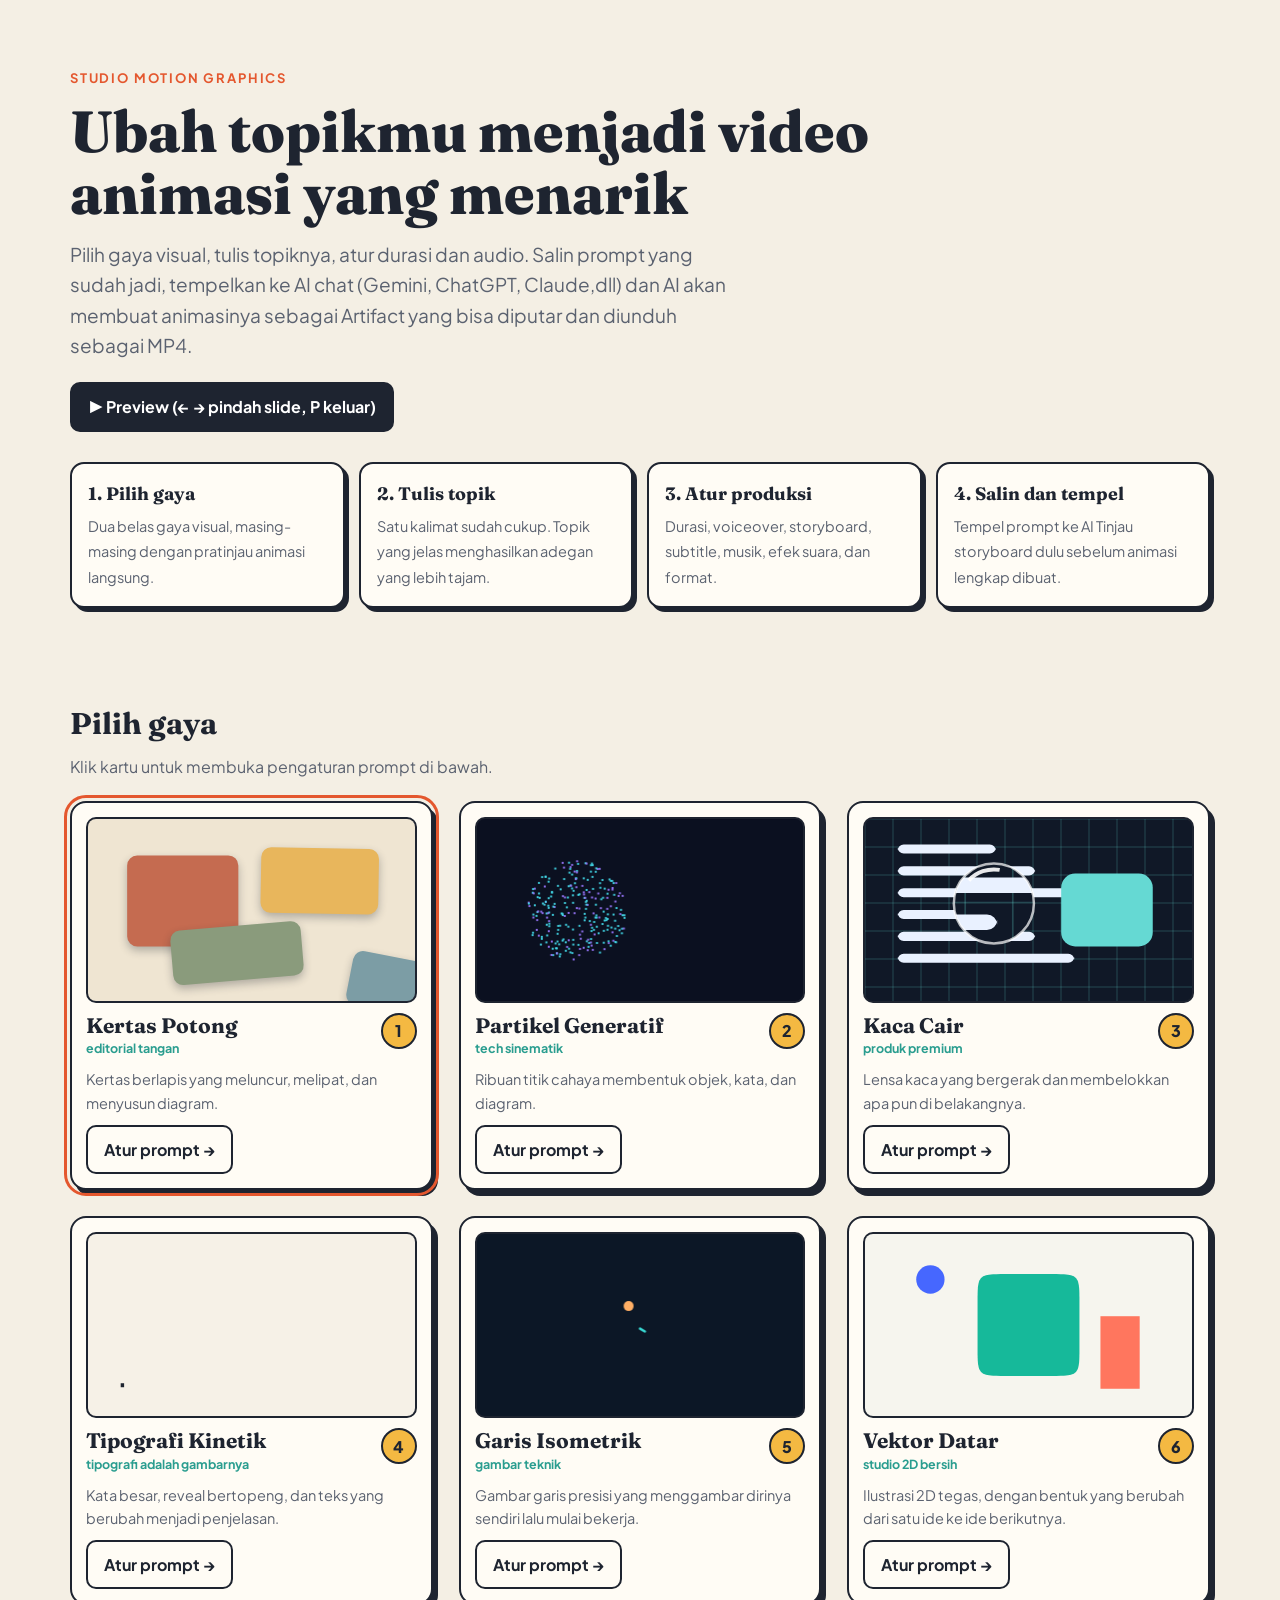
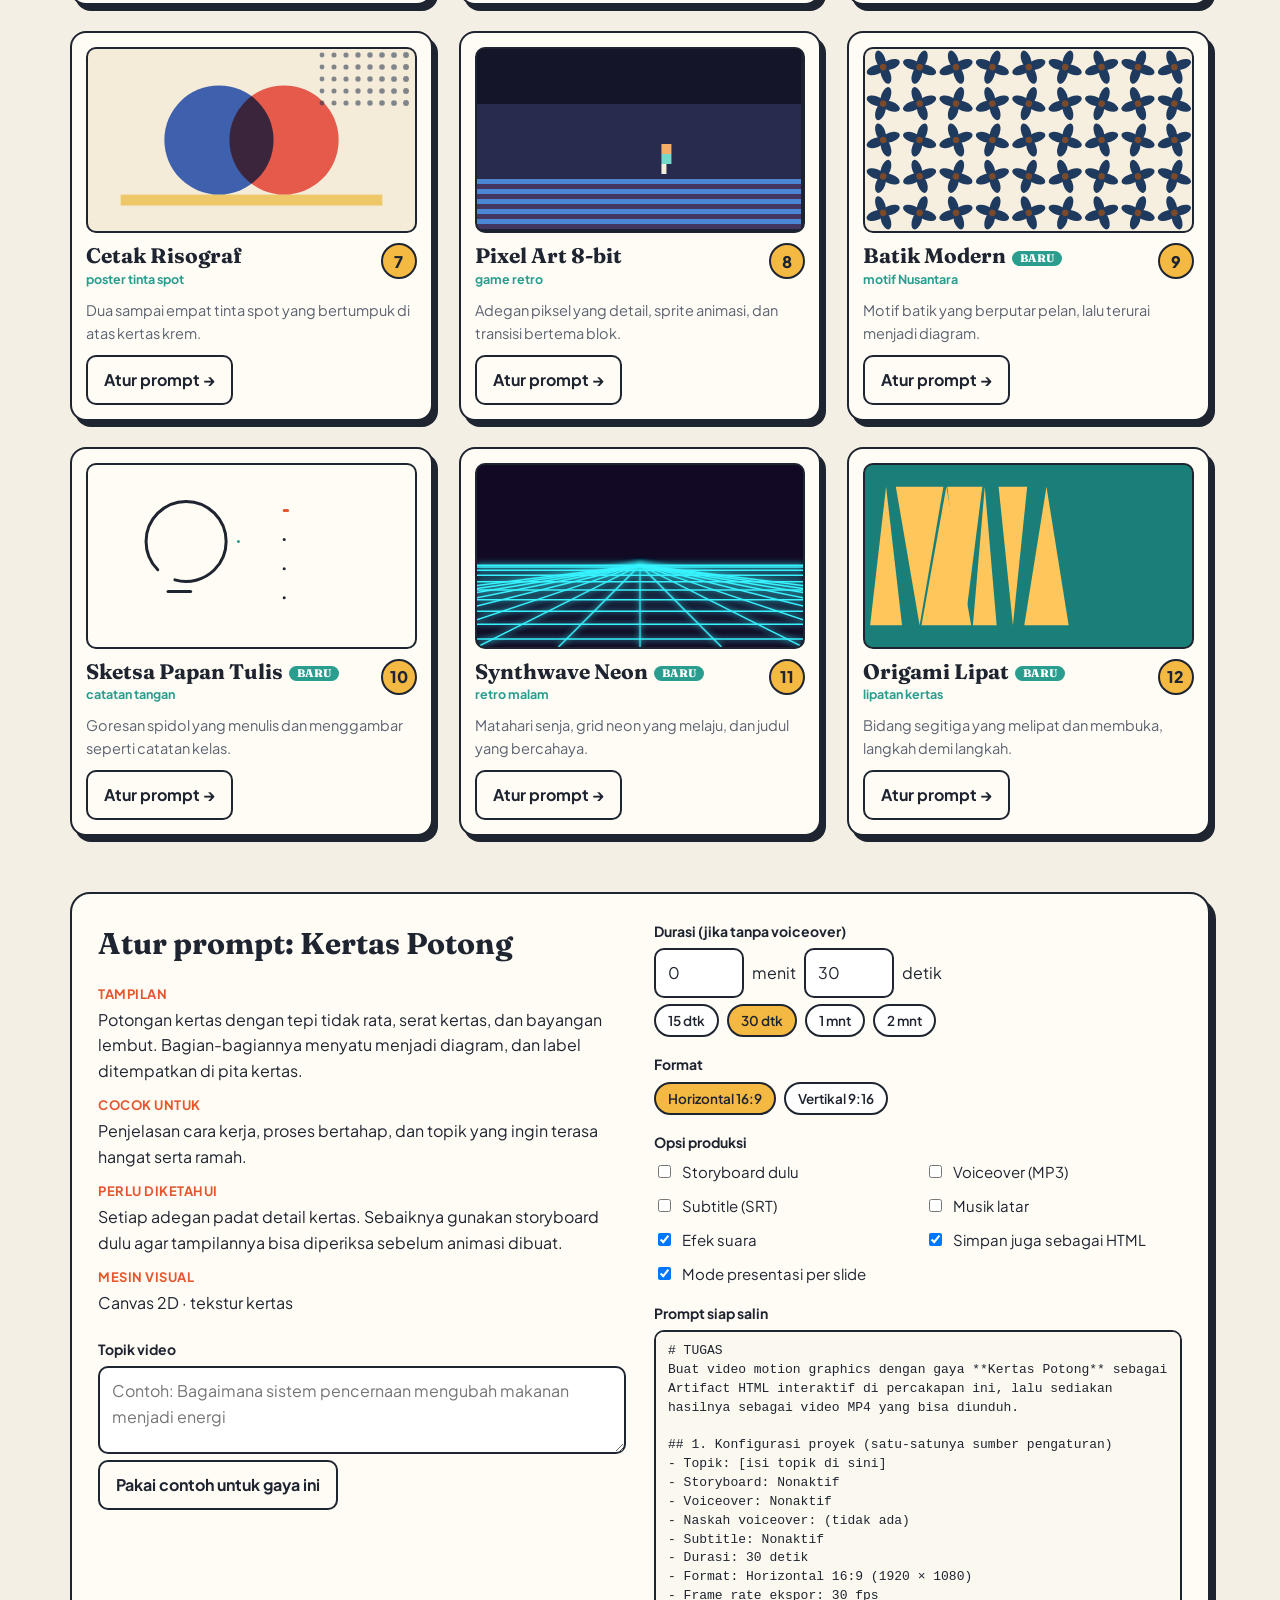
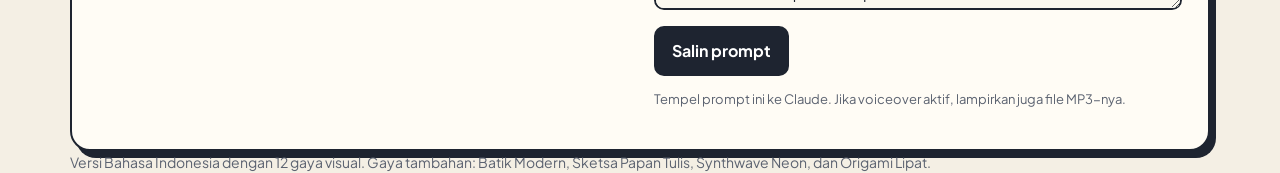
==== commit 5aa42da9: "Change button text from 'Mode presentasi' to 'Preview'" ====
--- a/studio-motion/index.html
+++ b/studio-motion/index.html
@@ -73,7 +73,7 @@
   <span class="kicker">Studio Motion Graphics</span>
   <h1>Ubah topikmu menjadi video animasi yang menarik</h1>
   <p class="lead">Pilih gaya visual, tulis topiknya, atur durasi dan audio. Salin prompt yang sudah jadi, tempelkan ke AI chat (Gemini, ChatGPT, Claude,dll) dan AI akan membuat animasinya sebagai Artifact yang bisa diputar dan diunduh sebagai MP4.</p>
-  <div class="row" style="margin-top:22px"><button class="btn" id="present" type="button">▶ Mode presentasi (← → pindah slide, P keluar)</button></div>
+  <div class="row" style="margin-top:22px"><button class="btn" id="present" type="button">▶ Preview (← → pindah slide, P keluar)</button></div>
   <ol class="steps">
     <li><b>1. Pilih gaya</b><span>Dua belas gaya visual, masing-masing dengan pratinjau animasi langsung.</span></li>
     <li><b>2. Tulis topik</b><span>Satu kalimat sudah cukup. Topik yang jelas menghasilkan adegan yang lebih tajam.</span></li>
